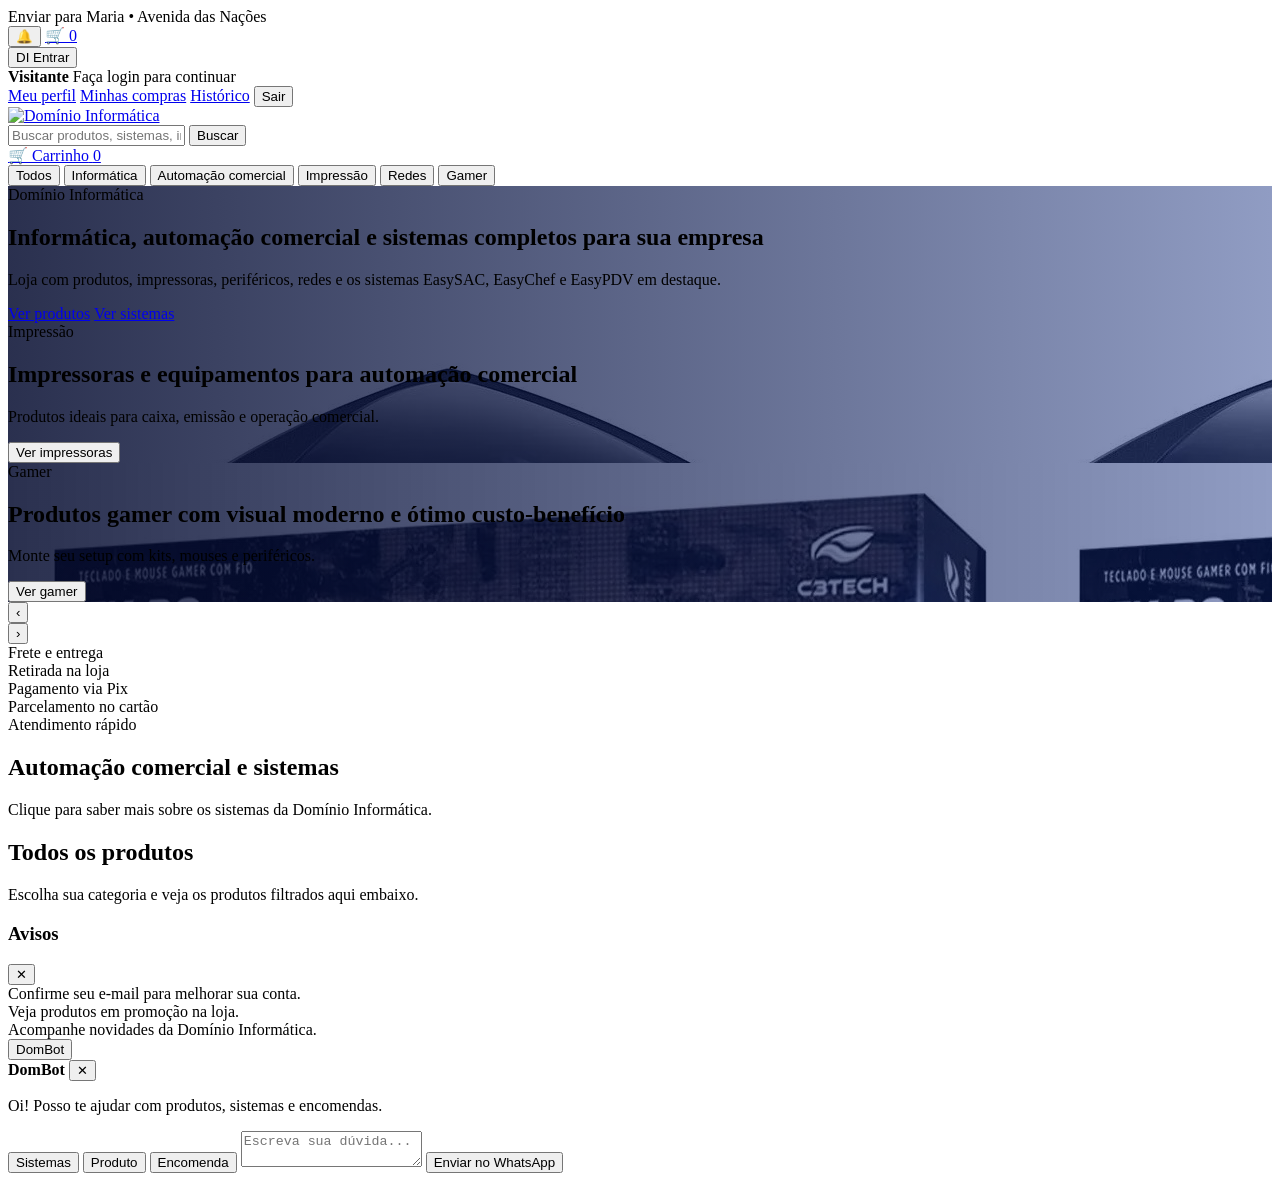
==== index.html @ 081081a1 "Update index.html" ====
<!DOCTYPE html>
<html lang="pt-BR">
<head>
  <meta charset="UTF-8" />
  <meta name="viewport" content="width=device-width, initial-scale=1.0" />
  <title>Domínio Informática | Loja</title>
  <meta name="description" content="Loja de informática, automação comercial, sistemas, impressoras, redes e gamer." />
  <link rel="stylesheet" href="estilo.css" />
</head>
<body>
  <header class="site-header">
    <div class="header-top">
      <div class="container header-top-content">
        <div class="ship-to" id="shipToText">Enviar para Maria • Avenida das Nações</div>

        <div class="header-top-right">
          <button class="notif-btn" type="button" id="openNotificationsBtn" aria-label="Notificações">
            🔔
          </button>

          <a href="checkout.html" class="cart-icon-link" aria-label="Carrinho">
            <span class="cart-icon">🛒</span>
            <span class="cart-count" id="cartCount">0</span>
          </a>

          <div class="account-menu" id="accountMenu">
            <button class="account-trigger" id="accountTrigger" type="button">
              <span class="account-avatar" id="accountAvatar">DI</span>
              <span class="account-name" id="accountName">Entrar</span>
            </button>

            <div class="account-dropdown" id="accountDropdown">
              <div class="account-dropdown-header">
                <strong id="dropdownUserName">Visitante</strong>
                <span id="dropdownUserEmail">Faça login para continuar</span>
              </div>

              <a href="login.html">Meu perfil</a>
              <a href="#" id="myOrdersLink">Minhas compras</a>
              <a href="#" id="myHistoryLink">Histórico</a>
              <button type="button" id="logoutBtn">Sair</button>
            </div>
          </div>
        </div>
      </div>
    </div>

    <div class="header-main">
      <div class="container header-main-content">
        <a href="index.html" class="logo-area">
          <img src="logo-dominio.png" alt="Domínio Informática" class="site-logo" />
        </a>

        <form class="search-form" id="searchForm">
          <input
            type="text"
            id="searchInput"
            placeholder="Buscar produtos, sistemas, impressoras, redes..."
          />
          <button type="submit">Buscar</button>
        </form>

        <a href="checkout.html" class="header-cart-desktop" aria-label="Carrinho">
          <span class="header-cart-icon">🛒</span>
          <span class="header-cart-text">Carrinho</span>
          <span class="cart-count" id="cartCountDesktop">0</span>
        </a>
      </div>
    </div>

    <nav class="main-nav">
      <div class="container nav-list">
        <button class="nav-chip active" data-category="todos" data-target="produtosSection">Todos</button>
        <button class="nav-chip" data-category="informática" data-target="produtosSection">Informática</button>
        <button class="nav-chip" data-category="automação comercial" data-target="sistemasSection">Automação comercial</button>
        <button class="nav-chip" data-category="impressão" data-target="produtosSection">Impressão</button>
        <button class="nav-chip" data-category="redes" data-target="produtosSection">Redes</button>
        <button class="nav-chip" data-category="gamer" data-target="produtosSection">Gamer</button>
      </div>
    </nav>
  </header>

  <main>
    <section class="hero-slider-section">
      <div class="container">
        <div class="hero-slider" id="heroSlider">
          <div class="hero-slide active" style="background-image: linear-gradient(90deg, rgba(5,12,48,.85), rgba(9,36,122,.45)), url('logo-dominio.png');">
            <div class="hero-slide-content">
              <span class="hero-badge">Domínio Informática</span>
              <h1>Informática, automação comercial e sistemas completos para sua empresa</h1>
              <p>
                Loja com produtos, impressoras, periféricos, redes e os sistemas EasySAC,
                EasyChef e EasyPDV em destaque.
              </p>
              <div class="hero-slide-actions">
                <a href="#produtosSection" class="btn-primary">Ver produtos</a>
                <a href="#sistemasSection" class="btn-secondary">Ver sistemas</a>
              </div>
            </div>
          </div>

          <div class="hero-slide" style="background-image: linear-gradient(90deg, rgba(5,12,48,.85), rgba(9,36,122,.45)), url('impressora-elgin-1.jpeg');">
            <div class="hero-slide-content">
              <span class="hero-badge">Impressão</span>
              <h1>Impressoras e equipamentos para automação comercial</h1>
              <p>Produtos ideais para caixa, emissão e operação comercial.</p>
              <div class="hero-slide-actions">
                <button class="btn-primary" type="button" onclick="window.DI.goToCategory('impressão', 'produtosSection')">Ver impressoras</button>
              </div>
            </div>
          </div>

          <div class="hero-slide" style="background-image: linear-gradient(90deg, rgba(5,12,48,.85), rgba(9,36,122,.45)), url('kit-c3tech-gamer-1.jpeg');">
            <div class="hero-slide-content">
              <span class="hero-badge">Gamer</span>
              <h1>Produtos gamer com visual moderno e ótimo custo-benefício</h1>
              <p>Monte seu setup com kits, mouses e periféricos.</p>
              <div class="hero-slide-actions">
                <button class="btn-primary" type="button" onclick="window.DI.goToCategory('gamer', 'produtosSection')">Ver gamer</button>
              </div>
            </div>
          </div>
        </div>

        <div class="slider-controls">
          <button type="button" id="prevSlideBtn">‹</button>
          <div class="slider-dots" id="sliderDots"></div>
          <button type="button" id="nextSlideBtn">›</button>
        </div>
      </div>
    </section>

    <section class="container quick-cards">
      <div class="quick-card">Frete e entrega</div>
      <div class="quick-card">Retirada na loja</div>
      <div class="quick-card">Pagamento via Pix</div>
      <div class="quick-card">Parcelamento no cartão</div>
      <div class="quick-card">Atendimento rápido</div>
    </section>

    <section class="container section" id="sistemasSection">
      <div class="section-head">
        <h2>Automação comercial e sistemas</h2>
        <p>Clique para saber mais sobre os sistemas da Domínio Informática.</p>
      </div>

      <div class="system-grid" id="systemGrid"></div>
    </section>

    <section class="container section" id="produtosSection">
      <div class="section-head">
        <h2 id="productsSectionTitle">Todos os produtos</h2>
        <p id="productsSectionSubtitle">Escolha sua categoria e veja os produtos filtrados aqui embaixo.</p>
      </div>

      <div class="product-grid" id="allProducts"></div>
    </section>
  </main>

  <aside class="notification-panel" id="notificationPanel">
    <div class="notification-header">
      <h3>Avisos</h3>
      <button type="button" id="closeNotificationsBtn">✕</button>
    </div>
    <div class="notification-body">
      <div class="notification-item">Confirme seu e-mail para melhorar sua conta.</div>
      <div class="notification-item">Veja produtos em promoção na loja.</div>
      <div class="notification-item">Acompanhe novidades da Domínio Informática.</div>
    </div>
  </aside>

  <button class="dombot-toggle" id="domBotToggle" type="button">DomBot</button>

  <div class="dombot-panel" id="domBotPanel">
    <div class="dombot-header">
      <strong>DomBot</strong>
      <button type="button" id="closeDomBot">✕</button>
    </div>
    <div class="dombot-body">
      <p>Oi! Posso te ajudar com produtos, sistemas e encomendas.</p>
      <button class="dombot-option" data-message="Olá! Quero saber mais sobre os sistemas da Domínio Informática.">Sistemas</button>
      <button class="dombot-option" data-message="Olá! Quero tirar uma dúvida sobre um produto.">Produto</button>
      <button class="dombot-option" data-message="Olá! Quero fazer uma encomenda.">Encomenda</button>
      <textarea id="domBotCustomMessage" placeholder="Escreva sua dúvida..."></textarea>
      <button class="btn-primary full" id="sendDomBotMessage" type="button">Enviar no WhatsApp</button>
    </div>
  </div>

  <script src="produtos.js"></script>
  <script src="app.js"></script>
</body>
</html>
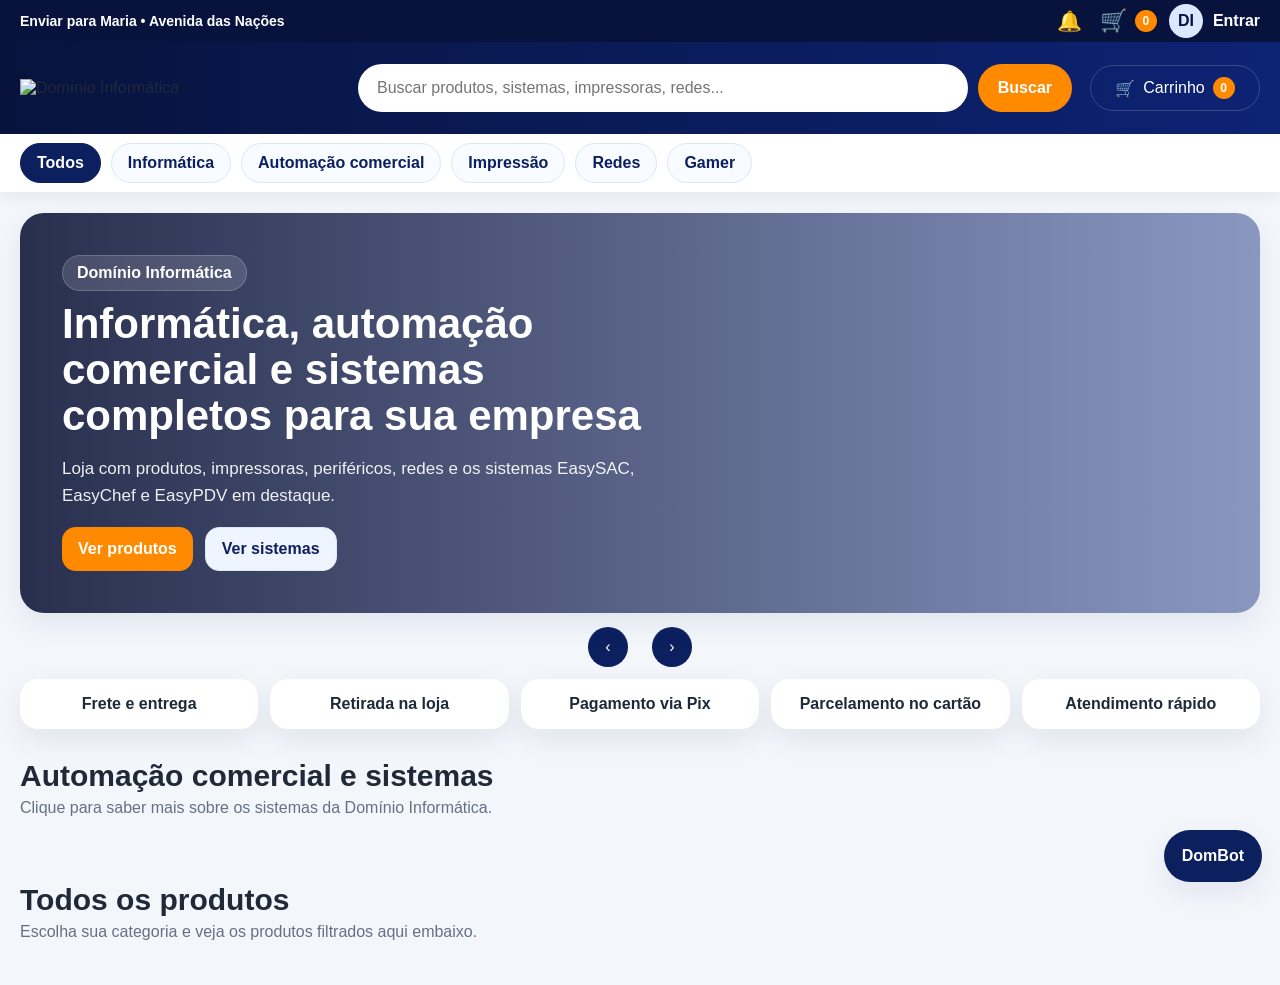
==== commit daa363e9: "Update index.html" ====
--- a/index.html
+++ b/index.html
@@ -5,7 +5,7 @@
   <meta name="viewport" content="width=device-width, initial-scale=1.0" />
   <title>Domínio Informática | Loja</title>
   <meta name="description" content="Loja de informática, automação comercial, sistemas, impressoras, redes e gamer." />
-  <link rel="stylesheet" href="estilo.css" />
+<link rel="stylesheet" href="style.css" />
 </head>
 <body>
   <header class="site-header">
--- a/style.css
+++ b/style.css
@@ -0,0 +1,1136 @@
+:root {
+  --bg: #f3f6fb;
+  --white: #ffffff;
+  --dark: #07133d;
+  --dark-2: #0c1f5f;
+  --blue: #1d4ed8;
+  --orange: #ff8a00;
+  --text: #1f2937;
+  --muted: #667085;
+  --border: #dfe7f3;
+  --shadow: 0 10px 30px rgba(9, 22, 60, 0.08);
+  --radius: 18px;
+  --container: 1240px;
+}
+
+* {
+  box-sizing: border-box;
+}
+
+html {
+  scroll-behavior: smooth;
+}
+
+body {
+  margin: 0;
+  font-family: Arial, Helvetica, sans-serif;
+  background: var(--bg);
+  color: var(--text);
+}
+
+img {
+  max-width: 100%;
+  display: block;
+}
+
+button,
+input,
+textarea,
+select {
+  font: inherit;
+}
+
+a {
+  text-decoration: none;
+  color: inherit;
+}
+
+.hidden {
+  display: none !important;
+}
+
+.container {
+  width: min(100% - 24px, var(--container));
+  margin: 0 auto;
+}
+
+.site-header {
+  position: sticky;
+  top: 0;
+  z-index: 50;
+  box-shadow: 0 2px 14px rgba(0, 0, 0, 0.08);
+}
+
+.header-top {
+  background: var(--dark);
+  color: var(--white);
+}
+
+.header-top-content {
+  min-height: 42px;
+  display: flex;
+  align-items: center;
+  justify-content: space-between;
+  gap: 12px;
+}
+
+.ship-to {
+  font-size: 14px;
+  font-weight: 700;
+}
+
+.header-top-right {
+  display: flex;
+  align-items: center;
+  gap: 12px;
+}
+
+.notif-btn,
+.cart-icon-link,
+.account-trigger {
+  border: 0;
+  background: transparent;
+  color: var(--white);
+  cursor: pointer;
+}
+
+.notif-btn {
+  font-size: 20px;
+}
+
+.cart-icon-link {
+  display: inline-flex;
+  align-items: center;
+  gap: 8px;
+  position: relative;
+}
+
+.cart-icon {
+  font-size: 22px;
+}
+
+.cart-count {
+  min-width: 22px;
+  height: 22px;
+  border-radius: 999px;
+  background: var(--orange);
+  color: var(--white);
+  display: inline-grid;
+  place-items: center;
+  font-size: 12px;
+  font-weight: 700;
+  padding: 0 6px;
+}
+
+.account-menu {
+  position: relative;
+}
+
+.account-trigger {
+  display: flex;
+  align-items: center;
+  gap: 10px;
+  padding: 4px 0;
+}
+
+.account-avatar {
+  width: 34px;
+  height: 34px;
+  border-radius: 999px;
+  background: #dbe7ff;
+  color: var(--dark);
+  display: grid;
+  place-items: center;
+  font-weight: 700;
+}
+
+.account-name {
+  font-weight: 700;
+}
+
+.account-dropdown {
+  position: absolute;
+  right: 0;
+  top: calc(100% + 10px);
+  width: 260px;
+  background: var(--white);
+  border-radius: 16px;
+  box-shadow: var(--shadow);
+  padding: 12px;
+  display: none;
+  z-index: 70;
+}
+
+.account-menu:hover .account-dropdown,
+.account-menu.open .account-dropdown {
+  display: block;
+}
+
+.account-dropdown-header {
+  padding: 8px 8px 12px;
+  border-bottom: 1px solid var(--border);
+  margin-bottom: 8px;
+}
+
+.account-dropdown-header strong {
+  display: block;
+  font-size: 18px;
+}
+
+.account-dropdown-header span {
+  display: block;
+  color: var(--muted);
+  font-size: 13px;
+}
+
+.account-dropdown a,
+.account-dropdown button {
+  width: 100%;
+  text-align: left;
+  background: transparent;
+  border: 0;
+  padding: 12px 8px;
+  border-radius: 10px;
+  cursor: pointer;
+}
+
+.account-dropdown a:hover,
+.account-dropdown button:hover {
+  background: #f3f7ff;
+}
+
+.header-main {
+  background: linear-gradient(90deg, #07133d, #0d2374);
+}
+
+.header-main-content {
+  min-height: 92px;
+  display: grid;
+  grid-template-columns: 320px 1fr 170px;
+  gap: 18px;
+  align-items: center;
+}
+
+.logo-area {
+  display: flex;
+  align-items: center;
+}
+
+.site-logo {
+  max-height: 64px;
+  width: auto;
+}
+
+.search-form {
+  display: flex;
+  gap: 10px;
+}
+
+.search-form input {
+  flex: 1;
+  height: 48px;
+  border: 1px solid transparent;
+  border-radius: 999px;
+  padding: 0 18px;
+  outline: none;
+}
+
+.search-form button {
+  height: 48px;
+  border: 0;
+  border-radius: 999px;
+  padding: 0 20px;
+  background: var(--orange);
+  color: var(--white);
+  font-weight: 700;
+  cursor: pointer;
+}
+
+.header-cart-desktop {
+  display: inline-flex;
+  align-items: center;
+  justify-content: center;
+  gap: 8px;
+  color: var(--white);
+  border: 1px solid rgba(255,255,255,.18);
+  border-radius: 999px;
+  min-height: 46px;
+  padding: 0 16px;
+}
+
+.main-nav {
+  background: var(--white);
+  border-bottom: 1px solid #ebf0f8;
+}
+
+.nav-list {
+  min-height: 58px;
+  display: flex;
+  align-items: center;
+  gap: 10px;
+  overflow-x: auto;
+}
+
+.nav-chip {
+  border: 1px solid var(--border);
+  background: #f8fbff;
+  color: var(--dark-2);
+  border-radius: 999px;
+  min-height: 40px;
+  padding: 0 16px;
+  cursor: pointer;
+  font-weight: 700;
+  white-space: nowrap;
+}
+
+.nav-chip.active {
+  background: var(--dark-2);
+  color: var(--white);
+  border-color: var(--dark-2);
+}
+
+.hero-slider-section {
+  padding: 20px 0 12px;
+}
+
+.hero-slider {
+  position: relative;
+  min-height: 400px;
+  border-radius: 24px;
+  overflow: hidden;
+  box-shadow: var(--shadow);
+}
+
+.hero-slide {
+  position: absolute;
+  inset: 0;
+  padding: 42px;
+  background-size: cover;
+  background-position: center;
+  display: none;
+  color: var(--white);
+}
+
+.hero-slide.active {
+  display: flex;
+  align-items: center;
+}
+
+.hero-slide-content {
+  max-width: 620px;
+}
+
+.hero-badge {
+  display: inline-flex;
+  background: rgba(255,255,255,.14);
+  border: 1px solid rgba(255,255,255,.18);
+  color: var(--white);
+  padding: 8px 14px;
+  border-radius: 999px;
+  font-weight: 700;
+  margin-bottom: 10px;
+}
+
+.hero-slide h1 {
+  margin: 0 0 14px;
+  font-size: 42px;
+  line-height: 1.1;
+}
+
+.hero-slide p {
+  font-size: 17px;
+  line-height: 1.55;
+  color: rgba(255,255,255,.92);
+}
+
+.hero-slide-actions {
+  display: flex;
+  gap: 12px;
+  margin-top: 18px;
+  flex-wrap: wrap;
+}
+
+.slider-controls {
+  display: flex;
+  justify-content: center;
+  align-items: center;
+  gap: 12px;
+  margin-top: 14px;
+}
+
+.slider-controls button {
+  width: 40px;
+  height: 40px;
+  border-radius: 999px;
+  border: 0;
+  background: var(--dark-2);
+  color: var(--white);
+  cursor: pointer;
+}
+
+.slider-dots {
+  display: flex;
+  gap: 8px;
+}
+
+.slider-dot {
+  width: 10px;
+  height: 10px;
+  border-radius: 999px;
+  background: #c5d4ee;
+  cursor: pointer;
+}
+
+.slider-dot.active {
+  background: var(--orange);
+}
+
+.quick-cards {
+  display: grid;
+  grid-template-columns: repeat(5, 1fr);
+  gap: 12px;
+  margin-bottom: 8px;
+}
+
+.quick-card {
+  background: var(--white);
+  border-radius: 18px;
+  box-shadow: var(--shadow);
+  padding: 16px;
+  font-weight: 700;
+  text-align: center;
+}
+
+.section {
+  padding: 22px 0 28px;
+}
+
+.section-head {
+  margin-bottom: 16px;
+}
+
+.section-head h2 {
+  margin: 0 0 6px;
+  font-size: 30px;
+}
+
+.section-head p {
+  margin: 0;
+  color: var(--muted);
+}
+
+.system-grid {
+  display: grid;
+  grid-template-columns: repeat(3, 1fr);
+  gap: 16px;
+}
+
+.system-card {
+  background: var(--white);
+  border-radius: 18px;
+  box-shadow: var(--shadow);
+  overflow: hidden;
+  display: flex;
+  flex-direction: column;
+}
+
+.system-card-media {
+  min-height: 220px;
+  background: #eef4ff;
+  display: flex;
+  align-items: center;
+  justify-content: center;
+  padding: 16px;
+}
+
+.system-card-media img {
+  max-height: 190px;
+  object-fit: contain;
+}
+
+.system-card-body {
+  padding: 16px;
+}
+
+.system-card-body h3 {
+  margin: 0 0 8px;
+}
+
+.system-card-body p {
+  margin: 0 0 14px;
+  color: var(--muted);
+  line-height: 1.55;
+}
+
+.product-grid {
+  display: grid;
+  grid-template-columns: repeat(5, 1fr);
+  gap: 14px;
+}
+
+.product-card {
+  background: var(--white);
+  border-radius: 18px;
+  box-shadow: var(--shadow);
+  overflow: hidden;
+  display: flex;
+  flex-direction: column;
+}
+
+.product-image-wrap {
+  min-height: 190px;
+  background: #f8fbff;
+  display: flex;
+  align-items: center;
+  justify-content: center;
+  padding: 14px;
+}
+
+.product-image {
+  width: 100%;
+  height: 160px;
+  object-fit: contain;
+}
+
+.product-body {
+  padding: 14px;
+  display: flex;
+  flex-direction: column;
+  gap: 8px;
+}
+
+.product-code {
+  font-size: 12px;
+  color: var(--muted);
+}
+
+.product-title {
+  font-size: 15px;
+  font-weight: 700;
+  line-height: 1.35;
+  min-height: 42px;
+}
+
+.product-category {
+  color: var(--dark-2);
+  font-size: 12px;
+  font-weight: 700;
+  text-transform: capitalize;
+}
+
+.price-row {
+  display: flex;
+  align-items: baseline;
+  gap: 8px;
+  flex-wrap: wrap;
+}
+
+.product-price {
+  font-size: 24px;
+  color: var(--dark-2);
+  font-weight: 900;
+}
+
+.product-old-price {
+  color: var(--muted);
+  text-decoration: line-through;
+  font-size: 13px;
+}
+
+.stock {
+  color: #16914a;
+  font-size: 12px;
+  font-weight: 700;
+}
+
+.product-actions {
+  display: grid;
+  gap: 8px;
+}
+
+.btn-primary,
+.btn-secondary,
+.small-btn {
+  border: 0;
+  cursor: pointer;
+  font-weight: 700;
+  border-radius: 14px;
+  min-height: 44px;
+  padding: 0 16px;
+  display: inline-flex;
+  align-items: center;
+  justify-content: center;
+}
+
+.btn-primary,
+.small-btn.primary {
+  background: var(--orange);
+  color: var(--white);
+}
+
+.btn-secondary,
+.small-btn.secondary {
+  background: #eff5ff;
+  color: var(--dark-2);
+  border: 1px solid var(--border);
+}
+
+.full {
+  width: 100%;
+}
+
+.product-page-layout {
+  display: grid;
+  grid-template-columns: 1fr 420px;
+  gap: 20px;
+}
+
+.product-left {
+  background: var(--white);
+  border-radius: 22px;
+  box-shadow: var(--shadow);
+  padding: 22px;
+}
+
+.product-left-top {
+  display: grid;
+  grid-template-columns: 90px 1fr;
+  gap: 16px;
+}
+
+.product-thumbs {
+  display: grid;
+  gap: 10px;
+}
+
+.product-thumb {
+  border: 1px solid var(--border);
+  border-radius: 12px;
+  padding: 6px;
+  background: var(--white);
+  cursor: pointer;
+}
+
+.product-thumb img {
+  width: 100%;
+  height: 70px;
+  object-fit: contain;
+}
+
+.product-main-image-box {
+  background: #f8fbff;
+  border-radius: 20px;
+  padding: 18px;
+  min-height: 480px;
+  display: flex;
+  align-items: center;
+  justify-content: center;
+  overflow: hidden;
+}
+
+.product-main-image-box img {
+  width: 100%;
+  max-height: 440px;
+  object-fit: contain;
+  transition: transform .2s ease;
+}
+
+.product-main-image-box.zooming img {
+  transform: scale(1.45);
+}
+
+.product-details-sections {
+  margin-top: 20px;
+  display: grid;
+  gap: 16px;
+}
+
+.product-info-box {
+  background: #fbfdff;
+  border: 1px solid var(--border);
+  border-radius: 18px;
+  padding: 18px;
+}
+
+.product-info-box h3 {
+  margin: 0 0 12px;
+}
+
+.product-info-box p,
+.product-info-box li {
+  line-height: 1.65;
+  color: #445066;
+}
+
+.product-specs-grid {
+  display: grid;
+  grid-template-columns: repeat(2, 1fr);
+  gap: 12px;
+}
+
+.spec-item {
+  background: #f6f9ff;
+  border-radius: 12px;
+  padding: 14px;
+  border: 1px solid var(--border);
+}
+
+.spec-item strong {
+  display: block;
+  margin-bottom: 4px;
+}
+
+.product-right {
+  background: var(--white);
+  border-radius: 22px;
+  box-shadow: var(--shadow);
+  padding: 22px;
+  height: fit-content;
+  position: sticky;
+  top: 120px;
+}
+
+.product-right h1 {
+  margin: 0 0 10px;
+  font-size: 34px;
+  line-height: 1.15;
+}
+
+.product-meta {
+  color: var(--muted);
+  display: flex;
+  flex-wrap: wrap;
+  gap: 12px;
+  margin-bottom: 12px;
+}
+
+.quantity-box {
+  display: flex;
+  align-items: center;
+  gap: 10px;
+  margin: 16px 0;
+}
+
+.qty-btn {
+  width: 38px;
+  height: 38px;
+  border-radius: 12px;
+  border: 1px solid var(--border);
+  background: #fff;
+  cursor: pointer;
+}
+
+.qty-value {
+  min-width: 44px;
+  text-align: center;
+  font-weight: 700;
+}
+
+.product-side-actions {
+  display: grid;
+  gap: 10px;
+  margin-top: 16px;
+}
+
+.related-products {
+  margin-top: 22px;
+  display: grid;
+  gap: 10px;
+}
+
+.related-card {
+  display: grid;
+  grid-template-columns: 72px 1fr;
+  gap: 10px;
+  background: #fbfdff;
+  border-radius: 14px;
+  border: 1px solid var(--border);
+  padding: 10px;
+}
+
+.related-card img {
+  width: 72px;
+  height: 72px;
+  object-fit: contain;
+  background: #fff;
+  border-radius: 10px;
+}
+
+.notification-panel {
+  position: fixed;
+  top: 64px;
+  right: 16px;
+  width: 320px;
+  background: var(--white);
+  border-radius: 18px;
+  box-shadow: var(--shadow);
+  z-index: 80;
+  display: none;
+}
+
+.notification-panel.open {
+  display: block;
+}
+
+.notification-header {
+  padding: 14px 16px;
+  border-bottom: 1px solid var(--border);
+  display: flex;
+  justify-content: space-between;
+  align-items: center;
+}
+
+.notification-header button {
+  border: 0;
+  background: transparent;
+  cursor: pointer;
+  font-size: 18px;
+}
+
+.notification-body {
+  padding: 14px;
+  display: grid;
+  gap: 10px;
+}
+
+.notification-item {
+  background: #f8fbff;
+  border-radius: 12px;
+  padding: 12px;
+  border: 1px solid var(--border);
+}
+
+.dombot-toggle {
+  position: fixed;
+  right: 18px;
+  bottom: 18px;
+  z-index: 70;
+  min-height: 52px;
+  border: 0;
+  border-radius: 999px;
+  padding: 0 18px;
+  background: var(--dark-2);
+  color: var(--white);
+  font-weight: 800;
+  cursor: pointer;
+  box-shadow: var(--shadow);
+}
+
+.dombot-panel {
+  position: fixed;
+  right: 18px;
+  bottom: 82px;
+  width: 340px;
+  background: var(--white);
+  border-radius: 20px;
+  box-shadow: var(--shadow);
+  overflow: hidden;
+  display: none;
+  z-index: 70;
+}
+
+.dombot-panel.open {
+  display: block;
+}
+
+.dombot-header {
+  background: var(--dark-2);
+  color: var(--white);
+  padding: 14px 16px;
+  display: flex;
+  justify-content: space-between;
+}
+
+.dombot-header button {
+  border: 0;
+  background: transparent;
+  color: var(--white);
+  cursor: pointer;
+}
+
+.dombot-body {
+  padding: 16px;
+  display: grid;
+  gap: 10px;
+}
+
+.dombot-option {
+  min-height: 42px;
+  border-radius: 12px;
+  border: 1px solid var(--border);
+  background: #f8fbff;
+  text-align: left;
+  padding: 0 12px;
+  cursor: pointer;
+}
+
+.dombot-body textarea {
+  width: 100%;
+  min-height: 90px;
+  border-radius: 12px;
+  border: 1px solid var(--border);
+  padding: 12px;
+  resize: vertical;
+}
+
+.login-page-body {
+  background: linear-gradient(135deg, #07133d, #0d2374);
+  min-height: 100vh;
+  display: grid;
+  place-items: center;
+}
+
+.login-page {
+  width: min(100% - 24px, 720px);
+}
+
+.login-card {
+  background: var(--white);
+  border-radius: 22px;
+  box-shadow: var(--shadow);
+  padding: 26px;
+}
+
+.login-logo {
+  max-height: 72px;
+  margin: 0 auto 16px;
+}
+
+.back-link {
+  color: var(--dark-2);
+  font-weight: 700;
+}
+
+.login-card h1 {
+  margin: 0 0 6px;
+}
+
+.login-card p {
+  color: var(--muted);
+}
+
+.login-form {
+  display: grid;
+  gap: 12px;
+  margin-top: 18px;
+}
+
+.form-grid-two {
+  display: grid;
+  grid-template-columns: repeat(2, 1fr);
+  gap: 12px;
+}
+
+.login-form input,
+.checkout-box input,
+.checkout-box textarea,
+.checkout-box select {
+  width: 100%;
+  min-height: 48px;
+  border: 1px solid var(--border);
+  border-radius: 14px;
+  padding: 12px 14px;
+  outline: none;
+}
+
+.checkout-box textarea {
+  min-height: 120px;
+  resize: vertical;
+}
+
+.checkout-layout {
+  display: grid;
+  grid-template-columns: 1.2fr .8fr;
+  gap: 20px;
+}
+
+.checkout-main {
+  display: grid;
+  gap: 16px;
+}
+
+.checkout-box,
+.checkout-summary-card {
+  background: var(--white);
+  border-radius: 20px;
+  box-shadow: var(--shadow);
+  padding: 20px;
+}
+
+.checkout-options {
+  display: grid;
+  grid-template-columns: repeat(2, 1fr);
+  gap: 12px;
+}
+
+.checkout-option {
+  border: 1px solid var(--border);
+  border-radius: 16px;
+  padding: 14px;
+  background: #fbfdff;
+  display: grid;
+  gap: 6px;
+  cursor: pointer;
+}
+
+.checkout-option.selected {
+  border-color: var(--dark-2);
+  box-shadow: 0 0 0 2px rgba(13,35,116,.08);
+}
+
+.checkout-option input {
+  display: none;
+}
+
+.checkout-payment-box {
+  margin-top: 14px;
+  background: #fbfdff;
+  border-radius: 18px;
+  border: 1px solid var(--border);
+  padding: 16px;
+}
+
+.pix-layout {
+  display: grid;
+  grid-template-columns: 240px 1fr;
+  gap: 18px;
+  align-items: center;
+}
+
+.pix-image-box {
+  background: #fff;
+  border-radius: 18px;
+  border: 1px solid var(--border);
+  padding: 10px;
+}
+
+.pix-copy-box {
+  display: flex;
+  gap: 10px;
+  margin-bottom: 10px;
+}
+
+.checkout-summary-total {
+  margin-top: 16px;
+  display: grid;
+  gap: 10px;
+}
+
+.checkout-summary-total div {
+  display: flex;
+  justify-content: space-between;
+}
+
+.checkout-item {
+  display: grid;
+  grid-template-columns: 58px 1fr;
+  gap: 10px;
+  padding: 10px 0;
+  border-bottom: 1px solid #eef3fa;
+}
+
+.checkout-item img {
+  width: 58px;
+  height: 58px;
+  object-fit: contain;
+  background: #fff;
+  border-radius: 10px;
+  border: 1px solid var(--border);
+}
+
+@media (max-width: 1100px) {
+  .product-grid {
+    grid-template-columns: repeat(4, 1fr);
+  }
+
+  .system-grid,
+  .product-page-layout,
+  .checkout-layout,
+  .pix-layout,
+  .quick-cards {
+    grid-template-columns: 1fr;
+  }
+
+  .product-right {
+    position: static;
+  }
+}
+
+@media (max-width: 860px) {
+  .header-main-content {
+    grid-template-columns: 1fr;
+    padding: 14px 0;
+  }
+
+  .header-cart-desktop {
+    justify-self: start;
+  }
+
+  .product-grid,
+  .system-grid,
+  .checkout-options,
+  .form-grid-two {
+    grid-template-columns: 1fr;
+  }
+
+  .product-left-top {
+    grid-template-columns: 1fr;
+  }
+
+  .product-thumbs {
+    grid-template-columns: repeat(4, 1fr);
+  }
+
+  .hero-slide h1 {
+    font-size: 30px;
+  }
+}
+
+@media (max-width: 560px) {
+  .container {
+    width: min(100% - 16px, var(--container));
+  }
+
+  .header-top-content {
+    flex-direction: column;
+    justify-content: center;
+    padding: 10px 0;
+  }
+
+  .search-form {
+    flex-direction: column;
+  }
+
+  .search-form button,
+  .search-form input {
+    width: 100%;
+  }
+
+  .product-grid {
+    grid-template-columns: repeat(2, 1fr);
+    gap: 10px;
+  }
+
+  .hero-slide {
+    padding: 24px;
+    min-height: 340px;
+  }
+
+  .hero-slide h1 {
+    font-size: 26px;
+  }
+
+  .site-logo {
+    max-height: 54px;
+  }
+
+  .dombot-panel {
+    width: calc(100% - 16px);
+    right: 8px;
+  }
+
+  .notification-panel {
+    width: calc(100% - 16px);
+    right: 8px;
+  }
+}
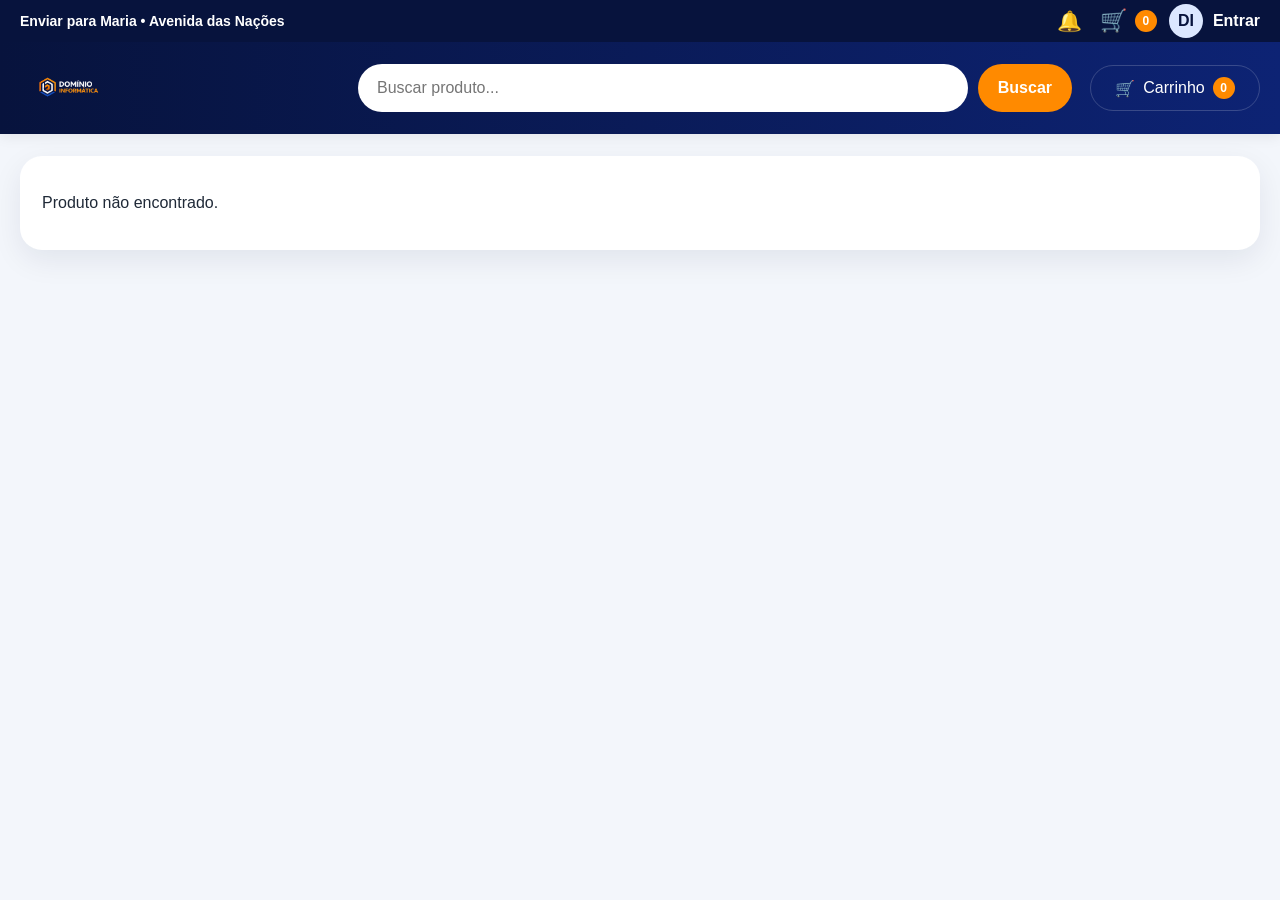
==== commit b51d619c: "Update index.html" ====
--- a/index.html
+++ b/index.html
@@ -3,9 +3,8 @@
 <head>
   <meta charset="UTF-8" />
   <meta name="viewport" content="width=device-width, initial-scale=1.0" />
-  <title>Domínio Informática | Loja</title>
-  <meta name="description" content="Loja de informática, automação comercial, sistemas, impressoras, redes e gamer." />
-<link rel="stylesheet" href="style.css" />
+  <title>Produto | Domínio Informática</title>
+  <link rel="stylesheet" href="style.css" />
 </head>
 <body>
   <header class="site-header">
@@ -14,11 +13,9 @@
         <div class="ship-to" id="shipToText">Enviar para Maria • Avenida das Nações</div>
 
         <div class="header-top-right">
-          <button class="notif-btn" type="button" id="openNotificationsBtn" aria-label="Notificações">
-            🔔
-          </button>
+          <button class="notif-btn" type="button" id="openNotificationsBtn">🔔</button>
 
-          <a href="checkout.html" class="cart-icon-link" aria-label="Carrinho">
+          <a href="checkout.html" class="cart-icon-link">
             <span class="cart-icon">🛒</span>
             <span class="cart-count" id="cartCount">0</span>
           </a>
@@ -34,10 +31,9 @@
                 <strong id="dropdownUserName">Visitante</strong>
                 <span id="dropdownUserEmail">Faça login para continuar</span>
               </div>
-
               <a href="login.html">Meu perfil</a>
-              <a href="#" id="myOrdersLink">Minhas compras</a>
-              <a href="#" id="myHistoryLink">Histórico</a>
+              <a href="#">Minhas compras</a>
+              <a href="#">Histórico</a>
               <button type="button" id="logoutBtn">Sair</button>
             </div>
           </div>
@@ -48,113 +44,25 @@
     <div class="header-main">
       <div class="container header-main-content">
         <a href="index.html" class="logo-area">
-          <img src="logo-dominio.png" alt="Domínio Informática" class="site-logo" />
+          <img src="logo-dominio.png.png" alt="Domínio Informática" class="site-logo" />
         </a>
 
         <form class="search-form" id="searchForm">
-          <input
-            type="text"
-            id="searchInput"
-            placeholder="Buscar produtos, sistemas, impressoras, redes..."
-          />
+          <input type="text" id="searchInput" placeholder="Buscar produto..." />
           <button type="submit">Buscar</button>
         </form>
 
-        <a href="checkout.html" class="header-cart-desktop" aria-label="Carrinho">
+        <a href="checkout.html" class="header-cart-desktop">
           <span class="header-cart-icon">🛒</span>
           <span class="header-cart-text">Carrinho</span>
           <span class="cart-count" id="cartCountDesktop">0</span>
         </a>
       </div>
     </div>
-
-    <nav class="main-nav">
-      <div class="container nav-list">
-        <button class="nav-chip active" data-category="todos" data-target="produtosSection">Todos</button>
-        <button class="nav-chip" data-category="informática" data-target="produtosSection">Informática</button>
-        <button class="nav-chip" data-category="automação comercial" data-target="sistemasSection">Automação comercial</button>
-        <button class="nav-chip" data-category="impressão" data-target="produtosSection">Impressão</button>
-        <button class="nav-chip" data-category="redes" data-target="produtosSection">Redes</button>
-        <button class="nav-chip" data-category="gamer" data-target="produtosSection">Gamer</button>
-      </div>
-    </nav>
   </header>
 
-  <main>
-    <section class="hero-slider-section">
-      <div class="container">
-        <div class="hero-slider" id="heroSlider">
-          <div class="hero-slide active" style="background-image: linear-gradient(90deg, rgba(5,12,48,.85), rgba(9,36,122,.45)), url('logo-dominio.png');">
-            <div class="hero-slide-content">
-              <span class="hero-badge">Domínio Informática</span>
-              <h1>Informática, automação comercial e sistemas completos para sua empresa</h1>
-              <p>
-                Loja com produtos, impressoras, periféricos, redes e os sistemas EasySAC,
-                EasyChef e EasyPDV em destaque.
-              </p>
-              <div class="hero-slide-actions">
-                <a href="#produtosSection" class="btn-primary">Ver produtos</a>
-                <a href="#sistemasSection" class="btn-secondary">Ver sistemas</a>
-              </div>
-            </div>
-          </div>
-
-          <div class="hero-slide" style="background-image: linear-gradient(90deg, rgba(5,12,48,.85), rgba(9,36,122,.45)), url('impressora-elgin-1.jpeg');">
-            <div class="hero-slide-content">
-              <span class="hero-badge">Impressão</span>
-              <h1>Impressoras e equipamentos para automação comercial</h1>
-              <p>Produtos ideais para caixa, emissão e operação comercial.</p>
-              <div class="hero-slide-actions">
-                <button class="btn-primary" type="button" onclick="window.DI.goToCategory('impressão', 'produtosSection')">Ver impressoras</button>
-              </div>
-            </div>
-          </div>
-
-          <div class="hero-slide" style="background-image: linear-gradient(90deg, rgba(5,12,48,.85), rgba(9,36,122,.45)), url('kit-c3tech-gamer-1.jpeg');">
-            <div class="hero-slide-content">
-              <span class="hero-badge">Gamer</span>
-              <h1>Produtos gamer com visual moderno e ótimo custo-benefício</h1>
-              <p>Monte seu setup com kits, mouses e periféricos.</p>
-              <div class="hero-slide-actions">
-                <button class="btn-primary" type="button" onclick="window.DI.goToCategory('gamer', 'produtosSection')">Ver gamer</button>
-              </div>
-            </div>
-          </div>
-        </div>
-
-        <div class="slider-controls">
-          <button type="button" id="prevSlideBtn">‹</button>
-          <div class="slider-dots" id="sliderDots"></div>
-          <button type="button" id="nextSlideBtn">›</button>
-        </div>
-      </div>
-    </section>
-
-    <section class="container quick-cards">
-      <div class="quick-card">Frete e entrega</div>
-      <div class="quick-card">Retirada na loja</div>
-      <div class="quick-card">Pagamento via Pix</div>
-      <div class="quick-card">Parcelamento no cartão</div>
-      <div class="quick-card">Atendimento rápido</div>
-    </section>
-
-    <section class="container section" id="sistemasSection">
-      <div class="section-head">
-        <h2>Automação comercial e sistemas</h2>
-        <p>Clique para saber mais sobre os sistemas da Domínio Informática.</p>
-      </div>
-
-      <div class="system-grid" id="systemGrid"></div>
-    </section>
-
-    <section class="container section" id="produtosSection">
-      <div class="section-head">
-        <h2 id="productsSectionTitle">Todos os produtos</h2>
-        <p id="productsSectionSubtitle">Escolha sua categoria e veja os produtos filtrados aqui embaixo.</p>
-      </div>
-
-      <div class="product-grid" id="allProducts"></div>
-    </section>
+  <main class="container section">
+    <div id="productPage"></div>
   </main>
 
   <aside class="notification-panel" id="notificationPanel">
@@ -164,29 +72,11 @@
     </div>
     <div class="notification-body">
       <div class="notification-item">Confirme seu e-mail para melhorar sua conta.</div>
-      <div class="notification-item">Veja produtos em promoção na loja.</div>
-      <div class="notification-item">Acompanhe novidades da Domínio Informática.</div>
+      <div class="notification-item">Veja novidades da Domínio Informática.</div>
     </div>
   </aside>
 
-  <button class="dombot-toggle" id="domBotToggle" type="button">DomBot</button>
-
-  <div class="dombot-panel" id="domBotPanel">
-    <div class="dombot-header">
-      <strong>DomBot</strong>
-      <button type="button" id="closeDomBot">✕</button>
-    </div>
-    <div class="dombot-body">
-      <p>Oi! Posso te ajudar com produtos, sistemas e encomendas.</p>
-      <button class="dombot-option" data-message="Olá! Quero saber mais sobre os sistemas da Domínio Informática.">Sistemas</button>
-      <button class="dombot-option" data-message="Olá! Quero tirar uma dúvida sobre um produto.">Produto</button>
-      <button class="dombot-option" data-message="Olá! Quero fazer uma encomenda.">Encomenda</button>
-      <textarea id="domBotCustomMessage" placeholder="Escreva sua dúvida..."></textarea>
-      <button class="btn-primary full" id="sendDomBotMessage" type="button">Enviar no WhatsApp</button>
-    </div>
-  </div>
-
-  <script src="produtos.js"></script>
+  <script src="products.js"></script>
   <script src="app.js"></script>
 </body>
 </html>
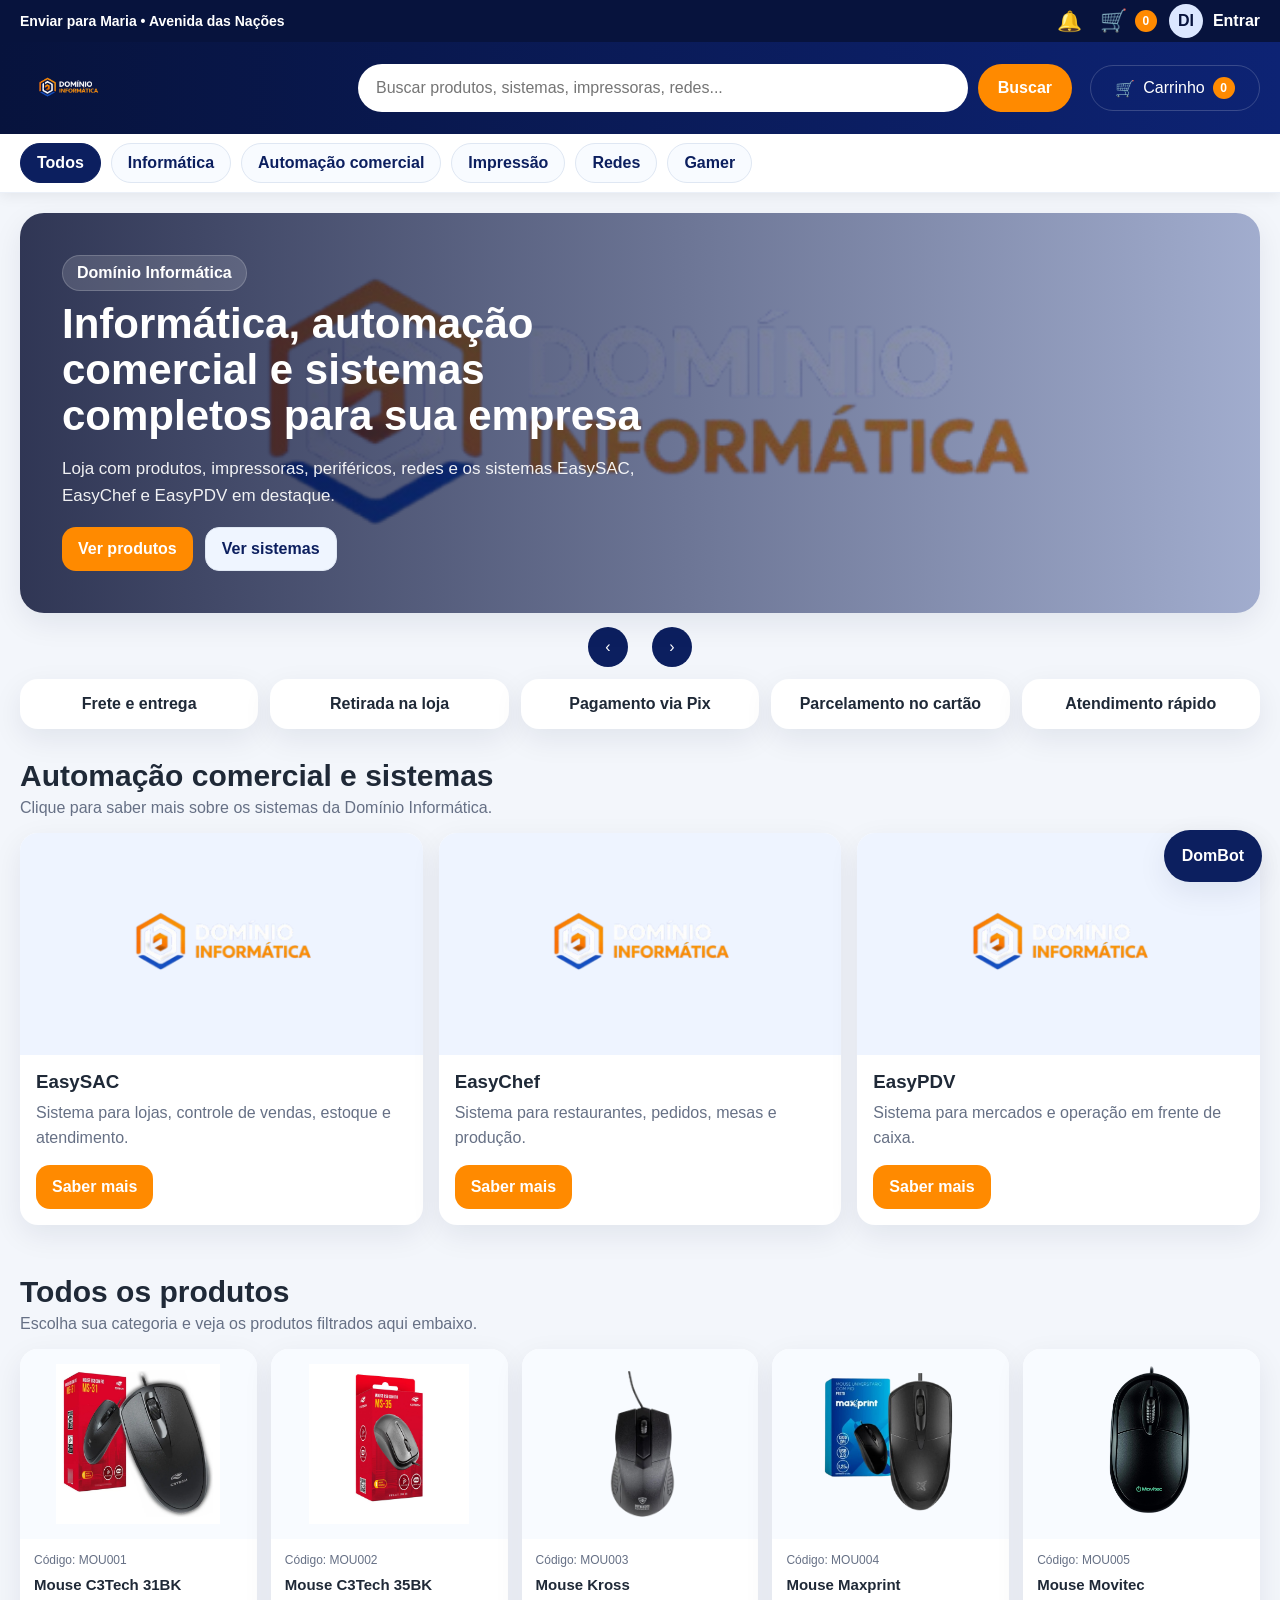
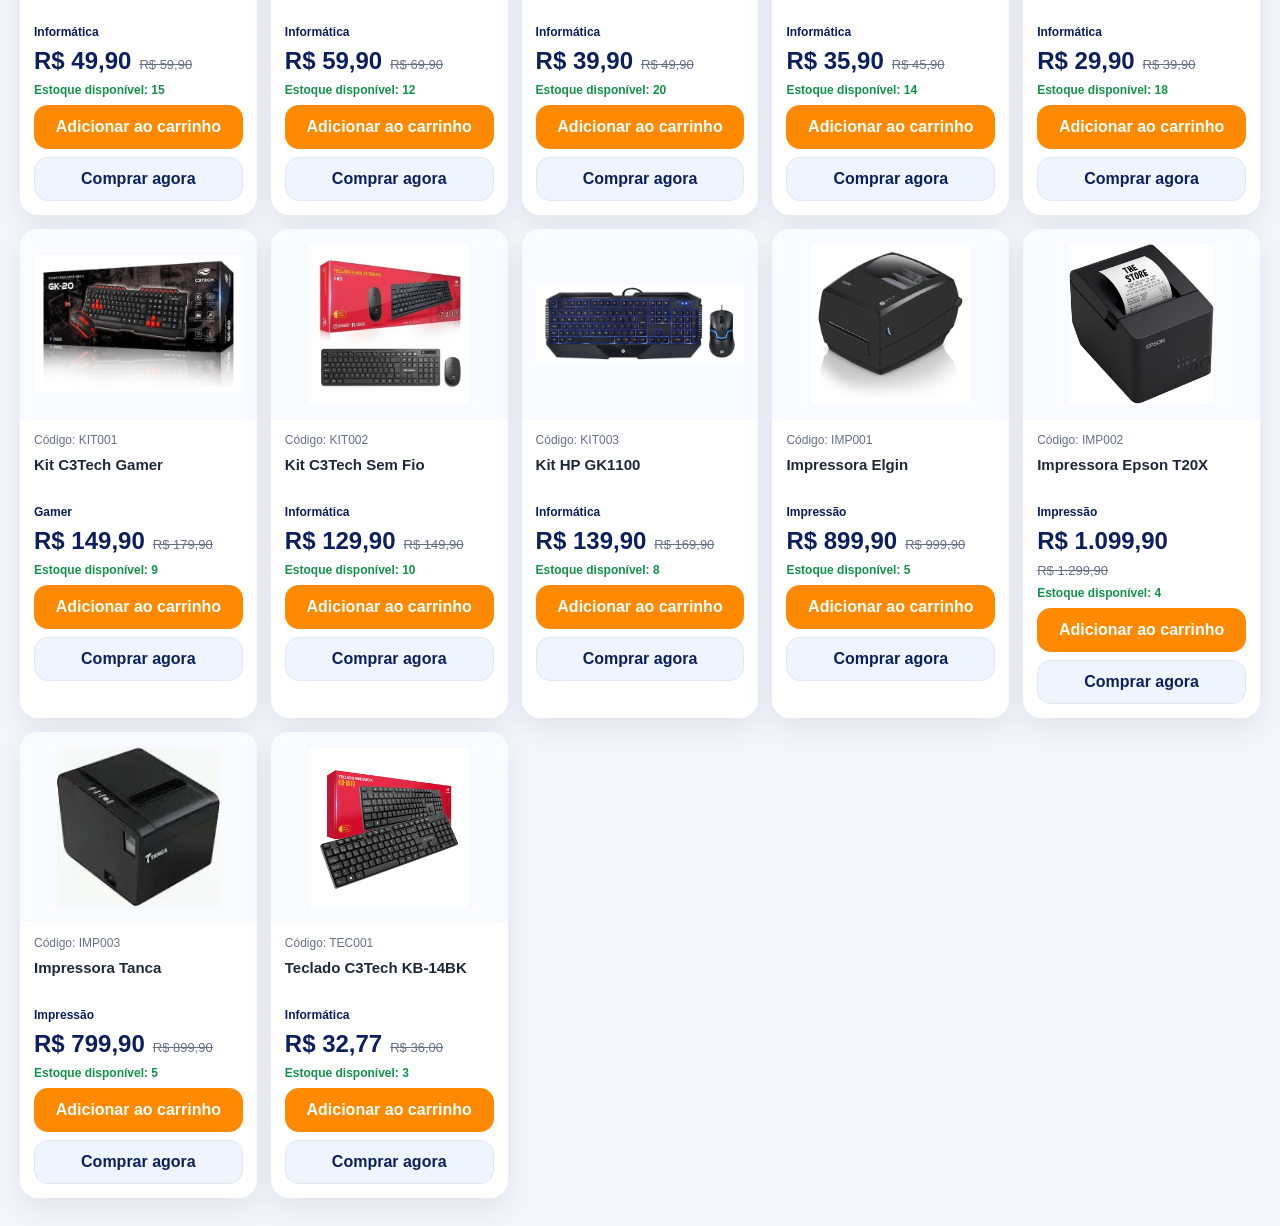
==== commit e60b8ae1: "Update index.html" ====
--- a/index.html
+++ b/index.html
@@ -3,7 +3,8 @@
 <head>
   <meta charset="UTF-8" />
   <meta name="viewport" content="width=device-width, initial-scale=1.0" />
-  <title>Produto | Domínio Informática</title>
+  <title>Domínio Informática | Loja</title>
+  <meta name="description" content="Informática, automação comercial, impressoras, redes e gamer." />
   <link rel="stylesheet" href="style.css" />
 </head>
 <body>
@@ -13,9 +14,9 @@
         <div class="ship-to" id="shipToText">Enviar para Maria • Avenida das Nações</div>
 
         <div class="header-top-right">
-          <button class="notif-btn" type="button" id="openNotificationsBtn">🔔</button>
+          <button class="notif-btn" type="button" id="openNotificationsBtn" aria-label="Notificações">🔔</button>
 
-          <a href="checkout.html" class="cart-icon-link">
+          <a href="checkout.html" class="cart-icon-link" aria-label="Carrinho">
             <span class="cart-icon">🛒</span>
             <span class="cart-count" id="cartCount">0</span>
           </a>
@@ -31,6 +32,7 @@
                 <strong id="dropdownUserName">Visitante</strong>
                 <span id="dropdownUserEmail">Faça login para continuar</span>
               </div>
+
               <a href="login.html">Meu perfil</a>
               <a href="#">Minhas compras</a>
               <a href="#">Histórico</a>
@@ -43,26 +45,106 @@
 
     <div class="header-main">
       <div class="container header-main-content">
-        <a href="index.html" class="logo-area">
+        <a href="index.html" class="logo-area" aria-label="Domínio Informática">
           <img src="logo-dominio.png.png" alt="Domínio Informática" class="site-logo" />
         </a>
 
         <form class="search-form" id="searchForm">
-          <input type="text" id="searchInput" placeholder="Buscar produto..." />
+          <input
+            type="text"
+            id="searchInput"
+            placeholder="Buscar produtos, sistemas, impressoras, redes..."
+          />
           <button type="submit">Buscar</button>
         </form>
 
-        <a href="checkout.html" class="header-cart-desktop">
+        <a href="checkout.html" class="header-cart-desktop" aria-label="Carrinho">
           <span class="header-cart-icon">🛒</span>
           <span class="header-cart-text">Carrinho</span>
           <span class="cart-count" id="cartCountDesktop">0</span>
         </a>
       </div>
     </div>
+
+    <nav class="main-nav">
+      <div class="container nav-list">
+        <button class="nav-chip active" data-category="todos">Todos</button>
+        <button class="nav-chip" data-category="informática">Informática</button>
+        <button class="nav-chip" data-category="automação comercial">Automação comercial</button>
+        <button class="nav-chip" data-category="impressão">Impressão</button>
+        <button class="nav-chip" data-category="redes">Redes</button>
+        <button class="nav-chip" data-category="gamer">Gamer</button>
+      </div>
+    </nav>
   </header>
 
-  <main class="container section">
-    <div id="productPage"></div>
+  <main>
+    <section class="hero-slider-section">
+      <div class="container">
+        <div class="hero-slider" id="heroSlider">
+          <div class="hero-slide active">
+            <div class="hero-slide-bg" style="background-image:linear-gradient(90deg, rgba(5,12,48,.82), rgba(9,36,122,.35)), url('logo-dominio.png.png');"></div>
+            <div class="hero-slide-content">
+              <span class="hero-badge">Domínio Informática</span>
+              <h1>Informática, automação comercial e sistemas completos para sua empresa</h1>
+              <p>Loja com produtos, impressoras, periféricos, redes e os sistemas EasySAC, EasyChef e EasyPDV em destaque.</p>
+              <div class="hero-slide-actions">
+                <a href="#productsSection" class="btn-primary">Ver produtos</a>
+                <a href="#systemsSection" class="btn-secondary">Ver sistemas</a>
+              </div>
+            </div>
+          </div>
+
+          <div class="hero-slide">
+            <div class="hero-slide-bg" style="background-image:linear-gradient(90deg, rgba(5,12,48,.82), rgba(9,36,122,.35)), url('impressora-elgin-1.jpeg');"></div>
+            <div class="hero-slide-content">
+              <span class="hero-badge">Impressão</span>
+              <h1>Impressoras e equipamentos para automação comercial</h1>
+              <p>Produtos ideais para caixa, emissão e operação comercial.</p>
+            </div>
+          </div>
+
+          <div class="hero-slide">
+            <div class="hero-slide-bg" style="background-image:linear-gradient(90deg, rgba(5,12,48,.82), rgba(9,36,122,.35)), url('kit-c3tech-gamer-1.jpeg');"></div>
+            <div class="hero-slide-content">
+              <span class="hero-badge">Gamer</span>
+              <h1>Produtos gamer com visual moderno e ótimo custo-benefício</h1>
+              <p>Monte seu setup com kits, mouses e periféricos.</p>
+            </div>
+          </div>
+        </div>
+
+        <div class="slider-controls">
+          <button type="button" id="prevSlideBtn">‹</button>
+          <div class="slider-dots" id="sliderDots"></div>
+          <button type="button" id="nextSlideBtn">›</button>
+        </div>
+      </div>
+    </section>
+
+    <section class="container quick-cards">
+      <div class="quick-card">Frete e entrega</div>
+      <div class="quick-card">Retirada na loja</div>
+      <div class="quick-card">Pagamento via Pix</div>
+      <div class="quick-card">Parcelamento no cartão</div>
+      <div class="quick-card">Atendimento rápido</div>
+    </section>
+
+    <section class="container section" id="systemsSection">
+      <div class="section-head">
+        <h2>Automação comercial e sistemas</h2>
+        <p>Clique para saber mais sobre os sistemas da Domínio Informática.</p>
+      </div>
+      <div class="system-grid" id="systemGrid"></div>
+    </section>
+
+    <section class="container section" id="productsSection">
+      <div class="section-head">
+        <h2 id="productsSectionTitle">Todos os produtos</h2>
+        <p id="productsSectionSubtitle">Escolha sua categoria e veja os produtos filtrados aqui embaixo.</p>
+      </div>
+      <div class="product-grid" id="allProducts"></div>
+    </section>
   </main>
 
   <aside class="notification-panel" id="notificationPanel">
@@ -72,9 +154,27 @@
     </div>
     <div class="notification-body">
       <div class="notification-item">Confirme seu e-mail para melhorar sua conta.</div>
-      <div class="notification-item">Veja novidades da Domínio Informática.</div>
+      <div class="notification-item">Veja produtos em promoção na loja.</div>
+      <div class="notification-item">Acompanhe novidades da Domínio Informática.</div>
     </div>
   </aside>
+
+  <button class="dombot-toggle" id="domBotToggle" type="button">DomBot</button>
+
+  <div class="dombot-panel" id="domBotPanel">
+    <div class="dombot-header">
+      <strong>DomBot</strong>
+      <button type="button" id="closeDomBot">✕</button>
+    </div>
+    <div class="dombot-body">
+      <p>Oi! Posso te ajudar com produtos, sistemas e encomendas.</p>
+      <button class="dombot-option" data-message="Olá! Quero saber mais sobre os sistemas da Domínio Informática.">Sistemas</button>
+      <button class="dombot-option" data-message="Olá! Quero tirar uma dúvida sobre um produto.">Produto</button>
+      <button class="dombot-option" data-message="Olá! Quero fazer uma encomenda.">Encomenda</button>
+      <textarea id="domBotCustomMessage" placeholder="Escreva sua dúvida..."></textarea>
+      <button class="btn-primary full" id="sendDomBotMessage" type="button">Enviar no WhatsApp</button>
+    </div>
+  </div>
 
   <script src="products.js"></script>
   <script src="app.js"></script>
--- a/style.css
+++ b/style.css
@@ -3,23 +3,16 @@
   --white: #ffffff;
   --dark: #07133d;
   --dark-2: #0c1f5f;
-  --blue: #1d4ed8;
   --orange: #ff8a00;
   --text: #1f2937;
   --muted: #667085;
   --border: #dfe7f3;
   --shadow: 0 10px 30px rgba(9, 22, 60, 0.08);
-  --radius: 18px;
   --container: 1240px;
 }
 
-* {
-  box-sizing: border-box;
-}
-
-html {
-  scroll-behavior: smooth;
-}
+* { box-sizing: border-box; }
+html { scroll-behavior: smooth; }
 
 body {
   margin: 0;
@@ -28,26 +21,10 @@
   color: var(--text);
 }
 
-img {
-  max-width: 100%;
-  display: block;
-}
-
-button,
-input,
-textarea,
-select {
-  font: inherit;
-}
-
-a {
-  text-decoration: none;
-  color: inherit;
-}
-
-.hidden {
-  display: none !important;
-}
+img { max-width: 100%; display: block; }
+button, input, textarea, select { font: inherit; }
+a { text-decoration: none; color: inherit; }
+.hidden { display: none !important; }
 
 .container {
   width: min(100% - 24px, var(--container));
@@ -58,7 +35,7 @@
   position: sticky;
   top: 0;
   z-index: 50;
-  box-shadow: 0 2px 14px rgba(0, 0, 0, 0.08);
+  box-shadow: 0 2px 14px rgba(0,0,0,.08);
 }
 
 .header-top {
@@ -74,10 +51,7 @@
   gap: 12px;
 }
 
-.ship-to {
-  font-size: 14px;
-  font-weight: 700;
-}
+.ship-to { font-size: 14px; font-weight: 700; }
 
 .header-top-right {
   display: flex;
@@ -94,20 +68,15 @@
   cursor: pointer;
 }
 
-.notif-btn {
-  font-size: 20px;
-}
+.notif-btn { font-size: 20px; }
 
 .cart-icon-link {
   display: inline-flex;
   align-items: center;
   gap: 8px;
-  position: relative;
-}
-
-.cart-icon {
-  font-size: 22px;
-}
+}
+
+.cart-icon { font-size: 22px; }
 
 .cart-count {
   min-width: 22px;
@@ -122,9 +91,7 @@
   padding: 0 6px;
 }
 
-.account-menu {
-  position: relative;
-}
+.account-menu { position: relative; }
 
 .account-trigger {
   display: flex;
@@ -144,9 +111,7 @@
   font-weight: 700;
 }
 
-.account-name {
-  font-weight: 700;
-}
+.account-name { font-weight: 700; }
 
 .account-dropdown {
   position: absolute;
@@ -161,10 +126,7 @@
   z-index: 70;
 }
 
-.account-menu:hover .account-dropdown,
-.account-menu.open .account-dropdown {
-  display: block;
-}
+.account-menu:hover .account-dropdown { display: block; }
 
 .account-dropdown-header {
   padding: 8px 8px 12px;
@@ -229,7 +191,7 @@
 .search-form input {
   flex: 1;
   height: 48px;
-  border: 1px solid transparent;
+  border: 0;
   border-radius: 999px;
   padding: 0 18px;
   outline: none;
@@ -305,18 +267,26 @@
   position: absolute;
   inset: 0;
   padding: 42px;
+  display: none;
+  color: var(--white);
+  overflow: hidden;
+}
+
+.hero-slide.active {
+  display: flex;
+  align-items: center;
+}
+
+.hero-slide-bg {
+  position: absolute;
+  inset: 0;
   background-size: cover;
   background-position: center;
-  display: none;
-  color: var(--white);
-}
-
-.hero-slide.active {
-  display: flex;
-  align-items: center;
 }
 
 .hero-slide-content {
+  position: relative;
+  z-index: 2;
   max-width: 620px;
 }
 
@@ -379,6 +349,7 @@
   border-radius: 999px;
   background: #c5d4ee;
   cursor: pointer;
+  border: 0;
 }
 
 .slider-dot.active {
@@ -585,10 +556,17 @@
   gap: 20px;
 }
 
-.product-left {
+.product-left,
+.product-right,
+.login-card,
+.checkout-box,
+.checkout-summary-card {
   background: var(--white);
   border-radius: 22px;
   box-shadow: var(--shadow);
+}
+
+.product-left {
   padding: 22px;
 }
 
@@ -681,9 +659,6 @@
 }
 
 .product-right {
-  background: var(--white);
-  border-radius: 22px;
-  box-shadow: var(--shadow);
   padding: 22px;
   height: fit-content;
   position: sticky;
@@ -885,9 +860,6 @@
 }
 
 .login-card {
-  background: var(--white);
-  border-radius: 22px;
-  box-shadow: var(--shadow);
   padding: 26px;
 }
 
@@ -951,9 +923,6 @@
 
 .checkout-box,
 .checkout-summary-card {
-  background: var(--white);
-  border-radius: 20px;
-  box-shadow: var(--shadow);
   padding: 20px;
 }
 
@@ -1039,98 +1008,29 @@
 }
 
 @media (max-width: 1100px) {
-  .product-grid {
-    grid-template-columns: repeat(4, 1fr);
-  }
-
-  .system-grid,
-  .product-page-layout,
-  .checkout-layout,
-  .pix-layout,
-  .quick-cards {
-    grid-template-columns: 1fr;
-  }
-
-  .product-right {
-    position: static;
-  }
+  .product-grid { grid-template-columns: repeat(4, 1fr); }
+  .system-grid, .product-page-layout, .checkout-layout, .pix-layout, .quick-cards { grid-template-columns: 1fr; }
+  .product-right { position: static; }
 }
 
 @media (max-width: 860px) {
-  .header-main-content {
-    grid-template-columns: 1fr;
-    padding: 14px 0;
-  }
-
-  .header-cart-desktop {
-    justify-self: start;
-  }
-
-  .product-grid,
-  .system-grid,
-  .checkout-options,
-  .form-grid-two {
-    grid-template-columns: 1fr;
-  }
-
-  .product-left-top {
-    grid-template-columns: 1fr;
-  }
-
-  .product-thumbs {
-    grid-template-columns: repeat(4, 1fr);
-  }
-
-  .hero-slide h1 {
-    font-size: 30px;
-  }
+  .header-main-content { grid-template-columns: 1fr; padding: 14px 0; }
+  .header-cart-desktop { justify-self: start; }
+  .product-grid, .system-grid, .checkout-options, .form-grid-two { grid-template-columns: 1fr; }
+  .product-left-top { grid-template-columns: 1fr; }
+  .product-thumbs { grid-template-columns: repeat(4, 1fr); }
+  .hero-slide h1 { font-size: 30px; }
 }
 
 @media (max-width: 560px) {
-  .container {
-    width: min(100% - 16px, var(--container));
-  }
-
-  .header-top-content {
-    flex-direction: column;
-    justify-content: center;
-    padding: 10px 0;
-  }
-
-  .search-form {
-    flex-direction: column;
-  }
-
-  .search-form button,
-  .search-form input {
-    width: 100%;
-  }
-
-  .product-grid {
-    grid-template-columns: repeat(2, 1fr);
-    gap: 10px;
-  }
-
-  .hero-slide {
-    padding: 24px;
-    min-height: 340px;
-  }
-
-  .hero-slide h1 {
-    font-size: 26px;
-  }
-
-  .site-logo {
-    max-height: 54px;
-  }
-
-  .dombot-panel {
-    width: calc(100% - 16px);
-    right: 8px;
-  }
-
-  .notification-panel {
-    width: calc(100% - 16px);
-    right: 8px;
-  }
-}
+  .container { width: min(100% - 16px, var(--container)); }
+  .header-top-content { flex-direction: column; justify-content: center; padding: 10px 0; }
+  .search-form { flex-direction: column; }
+  .search-form button, .search-form input { width: 100%; }
+  .product-grid { grid-template-columns: repeat(2, 1fr); gap: 10px; }
+  .hero-slide { padding: 24px; min-height: 340px; }
+  .hero-slide h1 { font-size: 26px; }
+  .site-logo { max-height: 54px; }
+  .dombot-panel { width: calc(100% - 16px); right: 8px; }
+  .notification-panel { width: calc(100% - 16px); right: 8px; }
+}
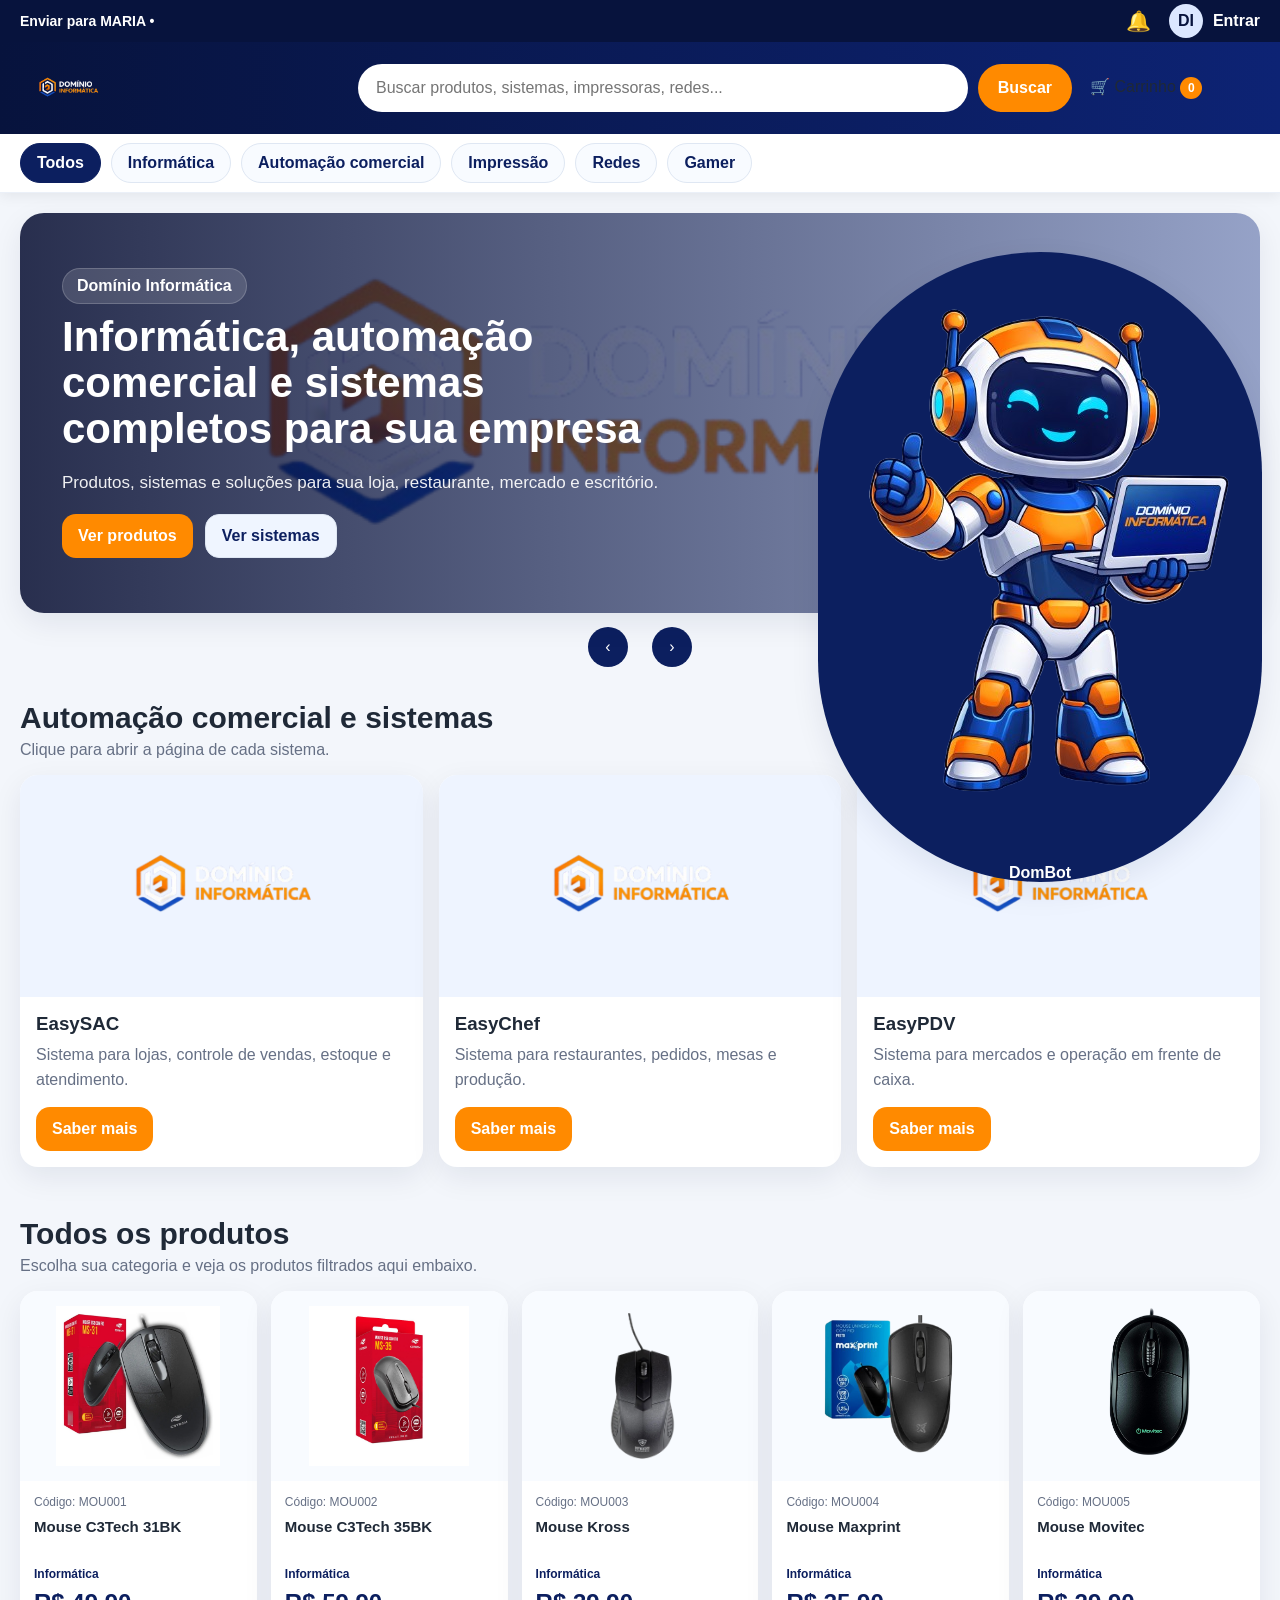
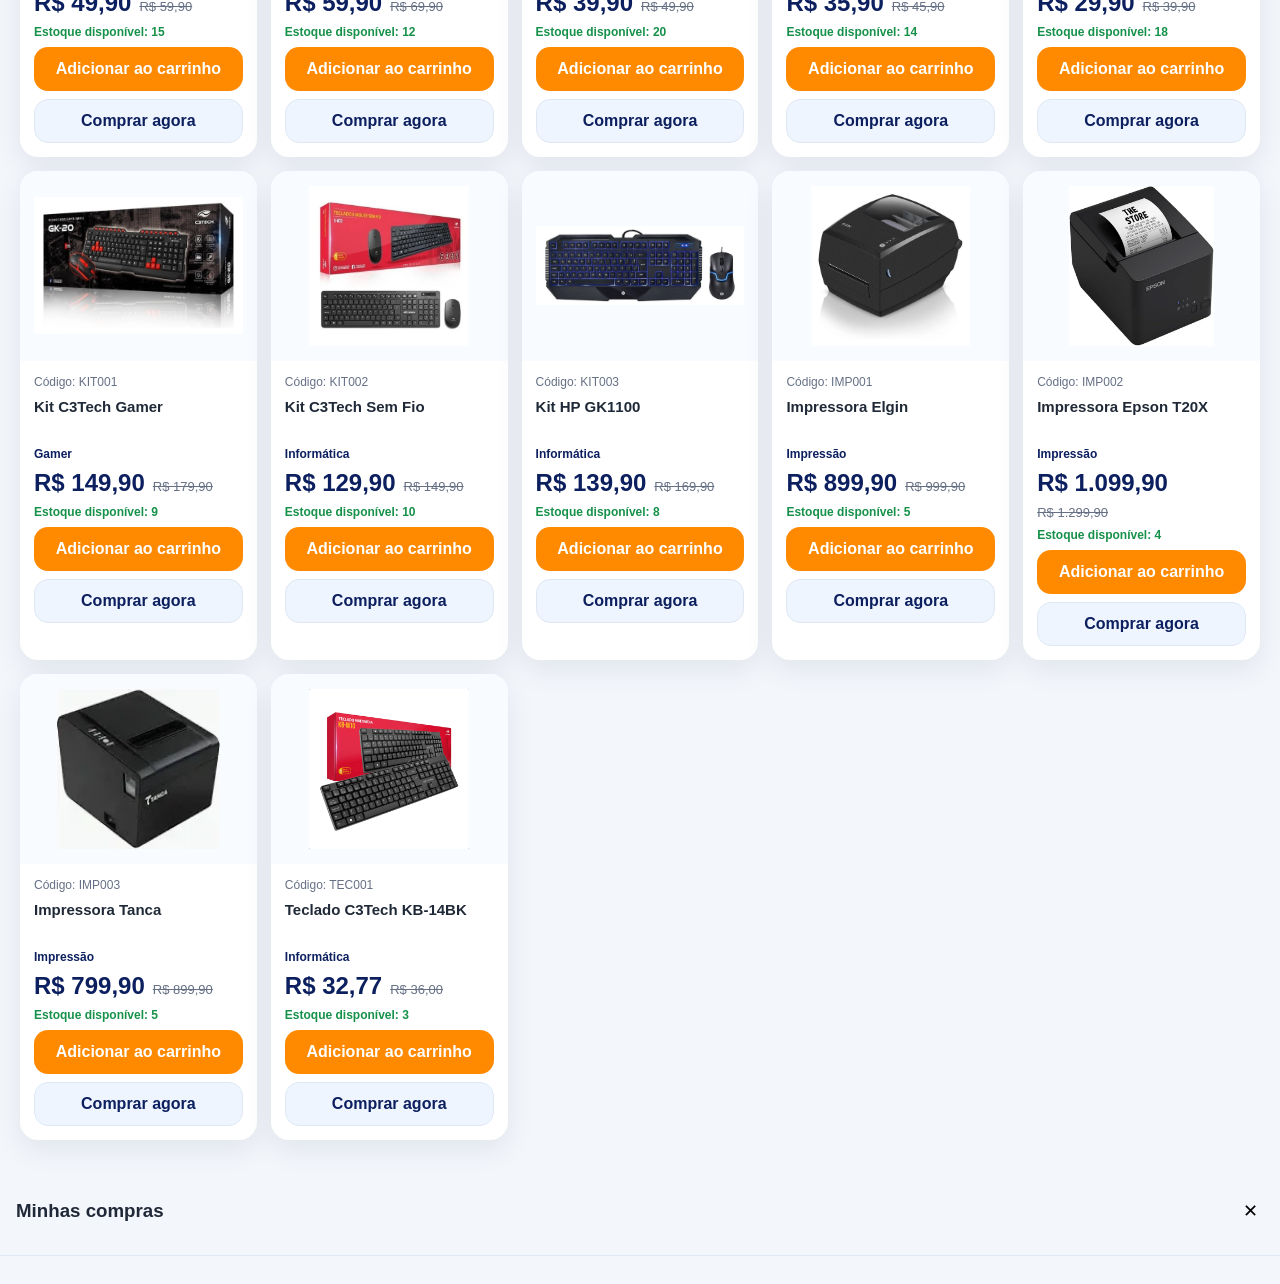
==== commit 51febaba: "Update index.html" ====
--- a/index.html
+++ b/index.html
@@ -11,17 +11,12 @@
   <header class="site-header">
     <div class="header-top">
       <div class="container header-top-content">
-        <div class="ship-to" id="shipToText">Enviar para Maria • Avenida das Nações</div>
+        <div class="ship-to" id="shipToText">Enviar para MARIA •</div>
 
         <div class="header-top-right">
           <button class="notif-btn" type="button" id="openNotificationsBtn" aria-label="Notificações">🔔</button>
 
-          <a href="checkout.html" class="cart-icon-link" aria-label="Carrinho">
-            <span class="cart-icon">🛒</span>
-            <span class="cart-count" id="cartCount">0</span>
-          </a>
-
-          <div class="account-menu" id="accountMenu">
+          <div class="account-menu">
             <button class="account-trigger" id="accountTrigger" type="button">
               <span class="account-avatar" id="accountAvatar">DI</span>
               <span class="account-name" id="accountName">Entrar</span>
@@ -33,9 +28,8 @@
                 <span id="dropdownUserEmail">Faça login para continuar</span>
               </div>
 
-              <a href="login.html">Meu perfil</a>
-              <a href="#">Minhas compras</a>
-              <a href="#">Histórico</a>
+              <a href="login.html" id="profileLink">Meu perfil</a>
+              <button type="button" id="myOrdersBtn">Compras</button>
               <button type="button" id="logoutBtn">Sair</button>
             </div>
           </div>
@@ -51,17 +45,18 @@
 
         <form class="search-form" id="searchForm">
           <input
-            type="text"
+            type="search"
             id="searchInput"
             placeholder="Buscar produtos, sistemas, impressoras, redes..."
+            autocomplete="off"
           />
           <button type="submit">Buscar</button>
         </form>
 
-        <a href="checkout.html" class="header-cart-desktop" aria-label="Carrinho">
+        <a href="checkout.html" class="header-cart" aria-label="Carrinho">
           <span class="header-cart-icon">🛒</span>
           <span class="header-cart-text">Carrinho</span>
-          <span class="cart-count" id="cartCountDesktop">0</span>
+          <span class="cart-count" id="cartCount">0</span>
         </a>
       </div>
     </div>
@@ -83,33 +78,39 @@
       <div class="container">
         <div class="hero-slider" id="heroSlider">
           <div class="hero-slide active">
-            <div class="hero-slide-bg" style="background-image:linear-gradient(90deg, rgba(5,12,48,.82), rgba(9,36,122,.35)), url('logo-dominio.png.png');"></div>
+            <div class="hero-slide-bg" style="background-image: linear-gradient(90deg, rgba(5,12,48,.85), rgba(9,36,122,.40)), url('logo-dominio.png.png');"></div>
             <div class="hero-slide-content">
               <span class="hero-badge">Domínio Informática</span>
               <h1>Informática, automação comercial e sistemas completos para sua empresa</h1>
-              <p>Loja com produtos, impressoras, periféricos, redes e os sistemas EasySAC, EasyChef e EasyPDV em destaque.</p>
+              <p>Produtos, sistemas e soluções para sua loja, restaurante, mercado e escritório.</p>
               <div class="hero-slide-actions">
-                <a href="#productsSection" class="btn-primary">Ver produtos</a>
-                <a href="#systemsSection" class="btn-secondary">Ver sistemas</a>
+                <button type="button" class="btn-primary" onclick="window.DI.scrollToSection('productsSection')">Ver produtos</button>
+                <button type="button" class="btn-secondary" onclick="window.DI.scrollToSection('systemsSection')">Ver sistemas</button>
               </div>
             </div>
           </div>
 
           <div class="hero-slide">
-            <div class="hero-slide-bg" style="background-image:linear-gradient(90deg, rgba(5,12,48,.82), rgba(9,36,122,.35)), url('impressora-elgin-1.jpeg');"></div>
+            <div class="hero-slide-bg" style="background-image: linear-gradient(90deg, rgba(5,12,48,.85), rgba(9,36,122,.40)), url('impressora-elgin-1.jpeg');"></div>
             <div class="hero-slide-content">
               <span class="hero-badge">Impressão</span>
               <h1>Impressoras e equipamentos para automação comercial</h1>
               <p>Produtos ideais para caixa, emissão e operação comercial.</p>
+              <div class="hero-slide-actions">
+                <button type="button" class="btn-primary" onclick="window.DI.applyCategoryFilter('impressão')">Ver impressoras</button>
+              </div>
             </div>
           </div>
 
           <div class="hero-slide">
-            <div class="hero-slide-bg" style="background-image:linear-gradient(90deg, rgba(5,12,48,.82), rgba(9,36,122,.35)), url('kit-c3tech-gamer-1.jpeg');"></div>
+            <div class="hero-slide-bg" style="background-image: linear-gradient(90deg, rgba(5,12,48,.85), rgba(9,36,122,.40)), url('kit-c3tech-gamer-1.jpeg');"></div>
             <div class="hero-slide-content">
               <span class="hero-badge">Gamer</span>
               <h1>Produtos gamer com visual moderno e ótimo custo-benefício</h1>
               <p>Monte seu setup com kits, mouses e periféricos.</p>
+              <div class="hero-slide-actions">
+                <button type="button" class="btn-primary" onclick="window.DI.applyCategoryFilter('gamer')">Ver gamer</button>
+              </div>
             </div>
           </div>
         </div>
@@ -122,18 +123,10 @@
       </div>
     </section>
 
-    <section class="container quick-cards">
-      <div class="quick-card">Frete e entrega</div>
-      <div class="quick-card">Retirada na loja</div>
-      <div class="quick-card">Pagamento via Pix</div>
-      <div class="quick-card">Parcelamento no cartão</div>
-      <div class="quick-card">Atendimento rápido</div>
-    </section>
-
     <section class="container section" id="systemsSection">
       <div class="section-head">
         <h2>Automação comercial e sistemas</h2>
-        <p>Clique para saber mais sobre os sistemas da Domínio Informática.</p>
+        <p>Clique para abrir a página de cada sistema.</p>
       </div>
       <div class="system-grid" id="systemGrid"></div>
     </section>
@@ -141,7 +134,7 @@
     <section class="container section" id="productsSection">
       <div class="section-head">
         <h2 id="productsSectionTitle">Todos os produtos</h2>
-        <p id="productsSectionSubtitle">Escolha sua categoria e veja os produtos filtrados aqui embaixo.</p>
+        <p id="productsSectionSubtitle">Mostrando todos os itens cadastrados.</p>
       </div>
       <div class="product-grid" id="allProducts"></div>
     </section>
@@ -153,19 +146,34 @@
       <button type="button" id="closeNotificationsBtn">✕</button>
     </div>
     <div class="notification-body">
-      <div class="notification-item">Confirme seu e-mail para melhorar sua conta.</div>
-      <div class="notification-item">Veja produtos em promoção na loja.</div>
-      <div class="notification-item">Acompanhe novidades da Domínio Informática.</div>
+      <div class="notification-item">Confirme seu e-mail para deixar sua conta mais segura.</div>
+      <div class="notification-item">Acompanhe novidades e promoções da Domínio Informática.</div>
+      <div class="notification-item">Veja suas compras pelo menu da conta.</div>
     </div>
   </aside>
 
-  <button class="dombot-toggle" id="domBotToggle" type="button">DomBot</button>
+  <aside class="orders-panel" id="ordersPanel">
+    <div class="notification-header">
+      <h3>Minhas compras</h3>
+      <button type="button" id="closeOrdersBtn">✕</button>
+    </div>
+    <div class="notification-body" id="ordersContent"></div>
+  </aside>
+
+  <button class="dombot-toggle" id="domBotToggle" type="button">
+    <img src="dombot.png" alt="DomBot" />
+    <span>DomBot</span>
+  </button>
 
   <div class="dombot-panel" id="domBotPanel">
     <div class="dombot-header">
-      <strong>DomBot</strong>
+      <div class="dombot-header-left">
+        <img src="dombot.png" alt="DomBot" class="dombot-avatar" />
+        <strong>DomBot</strong>
+      </div>
       <button type="button" id="closeDomBot">✕</button>
     </div>
+
     <div class="dombot-body">
       <p>Oi! Posso te ajudar com produtos, sistemas e encomendas.</p>
       <button class="dombot-option" data-message="Olá! Quero saber mais sobre os sistemas da Domínio Informática.">Sistemas</button>
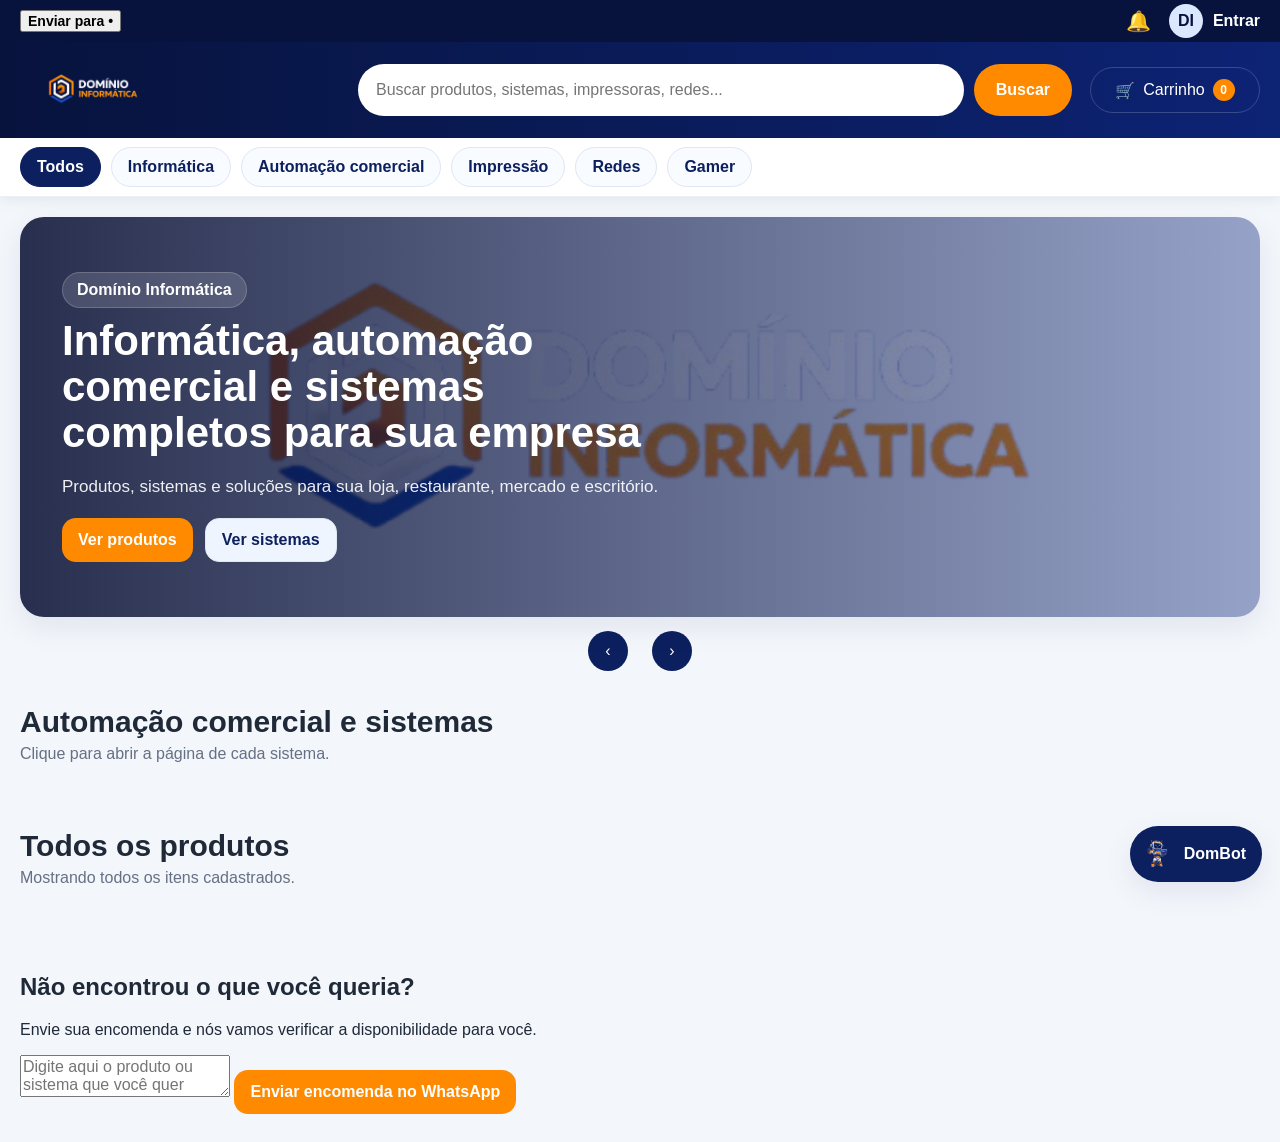
==== commit 020eef4f: "Update index.html" ====
--- a/index.html
+++ b/index.html
@@ -11,7 +11,9 @@
   <header class="site-header">
     <div class="header-top">
       <div class="container header-top-content">
-        <div class="ship-to" id="shipToText">Enviar para MARIA •</div>
+        <button class="ship-to ship-to-btn" id="shipToBtn" type="button">
+          Enviar para •
+        </button>
 
         <div class="header-top-right">
           <button class="notif-btn" type="button" id="openNotificationsBtn" aria-label="Notificações">🔔</button>
@@ -28,7 +30,7 @@
                 <span id="dropdownUserEmail">Faça login para continuar</span>
               </div>
 
-              <a href="login.html" id="profileLink">Meu perfil</a>
+              <a href="login.html" id="profileLink">Entrar / Cadastro</a>
               <button type="button" id="myOrdersBtn">Compras</button>
               <button type="button" id="logoutBtn">Sair</button>
             </div>
@@ -138,6 +140,15 @@
       </div>
       <div class="product-grid" id="allProducts"></div>
     </section>
+
+    <section class="container section" id="customOrderSection">
+      <div class="custom-order-box">
+        <h2>Não encontrou o que você queria?</h2>
+        <p>Envie sua encomenda e nós vamos verificar a disponibilidade para você.</p>
+        <textarea id="customOrderMessage" placeholder="Digite aqui o produto ou sistema que você quer encomendar..."></textarea>
+        <button type="button" class="btn-primary" id="sendCustomOrderBtn">Enviar encomenda no WhatsApp</button>
+      </div>
+    </section>
   </main>
 
   <aside class="notification-panel" id="notificationPanel">
@@ -160,10 +171,12 @@
     <div class="notification-body" id="ordersContent"></div>
   </aside>
 
-  <button class="dombot-toggle" id="domBotToggle" type="button">
-    <img src="dombot.png" alt="DomBot" />
-    <span>DomBot</span>
-  </button>
+  <div class="dombot-fab">
+    <button class="dombot-toggle" id="domBotToggle" type="button">
+      <img src="dombot.png" alt="DomBot" />
+      <span>DomBot</span>
+    </button>
+  </div>
 
   <div class="dombot-panel" id="domBotPanel">
     <div class="dombot-header">
--- a/style.css
+++ b/style.css
@@ -24,7 +24,6 @@
 img { max-width: 100%; display: block; }
 button, input, textarea, select { font: inherit; }
 a { text-decoration: none; color: inherit; }
-.hidden { display: none !important; }
 
 .container {
   width: min(100% - 24px, var(--container));
@@ -51,7 +50,10 @@
   gap: 12px;
 }
 
-.ship-to { font-size: 14px; font-weight: 700; }
+.ship-to {
+  font-size: 14px;
+  font-weight: 700;
+}
 
 .header-top-right {
   display: flex;
@@ -60,7 +62,6 @@
 }
 
 .notif-btn,
-.cart-icon-link,
 .account-trigger {
   border: 0;
   background: transparent;
@@ -68,30 +69,13 @@
   cursor: pointer;
 }
 
-.notif-btn { font-size: 20px; }
-
-.cart-icon-link {
-  display: inline-flex;
-  align-items: center;
-  gap: 8px;
-}
-
-.cart-icon { font-size: 22px; }
-
-.cart-count {
-  min-width: 22px;
-  height: 22px;
-  border-radius: 999px;
-  background: var(--orange);
-  color: var(--white);
-  display: inline-grid;
-  place-items: center;
-  font-size: 12px;
-  font-weight: 700;
-  padding: 0 6px;
-}
-
-.account-menu { position: relative; }
+.notif-btn {
+  font-size: 20px;
+}
+
+.account-menu {
+  position: relative;
+}
 
 .account-trigger {
   display: flex;
@@ -111,7 +95,9 @@
   font-weight: 700;
 }
 
-.account-name { font-weight: 700; }
+.account-name {
+  font-weight: 700;
+}
 
 .account-dropdown {
   position: absolute;
@@ -126,7 +112,9 @@
   z-index: 70;
 }
 
-.account-menu:hover .account-dropdown { display: block; }
+.account-menu:hover .account-dropdown {
+  display: block;
+}
 
 .account-dropdown-header {
   padding: 8px 8px 12px;
@@ -166,7 +154,7 @@
 }
 
 .header-main-content {
-  min-height: 92px;
+  min-height: 96px;
   display: grid;
   grid-template-columns: 320px 1fr 170px;
   gap: 18px;
@@ -179,7 +167,7 @@
 }
 
 .site-logo {
-  max-height: 64px;
+  max-height: 96px;
   width: auto;
 }
 
@@ -190,7 +178,7 @@
 
 .search-form input {
   flex: 1;
-  height: 48px;
+  height: 52px;
   border: 0;
   border-radius: 999px;
   padding: 0 18px;
@@ -198,17 +186,17 @@
 }
 
 .search-form button {
-  height: 48px;
+  height: 52px;
   border: 0;
   border-radius: 999px;
-  padding: 0 20px;
+  padding: 0 22px;
   background: var(--orange);
   color: var(--white);
   font-weight: 700;
   cursor: pointer;
 }
 
-.header-cart-desktop {
+.header-cart {
   display: inline-flex;
   align-items: center;
   justify-content: center;
@@ -218,6 +206,19 @@
   border-radius: 999px;
   min-height: 46px;
   padding: 0 16px;
+}
+
+.cart-count {
+  min-width: 22px;
+  height: 22px;
+  border-radius: 999px;
+  background: var(--orange);
+  color: var(--white);
+  display: inline-grid;
+  place-items: center;
+  font-size: 12px;
+  font-weight: 700;
+  padding: 0 6px;
 }
 
 .main-nav {
@@ -356,22 +357,6 @@
   background: var(--orange);
 }
 
-.quick-cards {
-  display: grid;
-  grid-template-columns: repeat(5, 1fr);
-  gap: 12px;
-  margin-bottom: 8px;
-}
-
-.quick-card {
-  background: var(--white);
-  border-radius: 18px;
-  box-shadow: var(--shadow);
-  padding: 16px;
-  font-weight: 700;
-  text-align: center;
-}
-
 .section {
   padding: 22px 0 28px;
 }
@@ -558,9 +543,7 @@
 
 .product-left,
 .product-right,
-.login-card,
-.checkout-box,
-.checkout-summary-card {
+.login-card {
   background: var(--white);
   border-radius: 22px;
   box-shadow: var(--shadow);
@@ -628,16 +611,6 @@
   border: 1px solid var(--border);
   border-radius: 18px;
   padding: 18px;
-}
-
-.product-info-box h3 {
-  margin: 0 0 12px;
-}
-
-.product-info-box p,
-.product-info-box li {
-  line-height: 1.65;
-  color: #445066;
 }
 
 .product-specs-grid {
@@ -731,11 +704,12 @@
   border-radius: 10px;
 }
 
-.notification-panel {
+.notification-panel,
+.orders-panel {
   position: fixed;
   top: 64px;
   right: 16px;
-  width: 320px;
+  width: 340px;
   background: var(--white);
   border-radius: 18px;
   box-shadow: var(--shadow);
@@ -743,7 +717,8 @@
   display: none;
 }
 
-.notification-panel.open {
+.notification-panel.open,
+.orders-panel.open {
   display: block;
 }
 
@@ -766,6 +741,8 @@
   padding: 14px;
   display: grid;
   gap: 10px;
+  max-height: 420px;
+  overflow: auto;
 }
 
 .notification-item {
@@ -780,15 +757,24 @@
   right: 18px;
   bottom: 18px;
   z-index: 70;
-  min-height: 52px;
+  min-height: 56px;
   border: 0;
   border-radius: 999px;
-  padding: 0 18px;
+  padding: 0 16px 0 10px;
   background: var(--dark-2);
   color: var(--white);
   font-weight: 800;
   cursor: pointer;
   box-shadow: var(--shadow);
+  display: flex;
+  align-items: center;
+  gap: 10px;
+}
+
+.dombot-toggle img {
+  width: 34px;
+  height: 34px;
+  object-fit: contain;
 }
 
 .dombot-panel {
@@ -814,6 +800,19 @@
   padding: 14px 16px;
   display: flex;
   justify-content: space-between;
+  align-items: center;
+}
+
+.dombot-header-left {
+  display: flex;
+  align-items: center;
+  gap: 10px;
+}
+
+.dombot-avatar {
+  width: 34px;
+  height: 34px;
+  object-fit: contain;
 }
 
 .dombot-header button {
@@ -856,7 +855,7 @@
 }
 
 .login-page {
-  width: min(100% - 24px, 720px);
+  width: min(100% - 24px, 760px);
 }
 
 .login-card {
@@ -864,7 +863,7 @@
 }
 
 .login-logo {
-  max-height: 72px;
+  max-height: 76px;
   margin: 0 auto 16px;
 }
 
@@ -873,12 +872,35 @@
   font-weight: 700;
 }
 
-.login-card h1 {
-  margin: 0 0 6px;
-}
-
-.login-card p {
-  color: var(--muted);
+.auth-tabs {
+  display: flex;
+  gap: 10px;
+  margin: 18px 0;
+}
+
+.auth-tab {
+  border: 1px solid var(--border);
+  background: #f8fbff;
+  color: var(--dark-2);
+  min-height: 42px;
+  padding: 0 18px;
+  border-radius: 999px;
+  cursor: pointer;
+  font-weight: 700;
+}
+
+.auth-tab.active {
+  background: var(--dark-2);
+  color: var(--white);
+  border-color: var(--dark-2);
+}
+
+.auth-section {
+  display: none;
+}
+
+.auth-section.active {
+  display: block;
 }
 
 .login-form {
@@ -893,10 +915,7 @@
   gap: 12px;
 }
 
-.login-form input,
-.checkout-box input,
-.checkout-box textarea,
-.checkout-box select {
+.login-form input {
   width: 100%;
   min-height: 48px;
   border: 1px solid var(--border);
@@ -905,132 +924,107 @@
   outline: none;
 }
 
-.checkout-box textarea {
-  min-height: 120px;
-  resize: vertical;
-}
-
-.checkout-layout {
-  display: grid;
-  grid-template-columns: 1.2fr .8fr;
-  gap: 20px;
-}
-
-.checkout-main {
-  display: grid;
-  gap: 16px;
-}
-
-.checkout-box,
-.checkout-summary-card {
+.empty-message {
   padding: 20px;
-}
-
-.checkout-options {
-  display: grid;
-  grid-template-columns: repeat(2, 1fr);
-  gap: 12px;
-}
-
-.checkout-option {
-  border: 1px solid var(--border);
-  border-radius: 16px;
-  padding: 14px;
-  background: #fbfdff;
-  display: grid;
-  gap: 6px;
-  cursor: pointer;
-}
-
-.checkout-option.selected {
-  border-color: var(--dark-2);
-  box-shadow: 0 0 0 2px rgba(13,35,116,.08);
-}
-
-.checkout-option input {
-  display: none;
-}
-
-.checkout-payment-box {
-  margin-top: 14px;
-  background: #fbfdff;
+  background: var(--white);
   border-radius: 18px;
-  border: 1px solid var(--border);
-  padding: 16px;
-}
-
-.pix-layout {
-  display: grid;
-  grid-template-columns: 240px 1fr;
-  gap: 18px;
-  align-items: center;
-}
-
-.pix-image-box {
-  background: #fff;
-  border-radius: 18px;
-  border: 1px solid var(--border);
-  padding: 10px;
-}
-
-.pix-copy-box {
-  display: flex;
-  gap: 10px;
-  margin-bottom: 10px;
-}
-
-.checkout-summary-total {
-  margin-top: 16px;
-  display: grid;
-  gap: 10px;
-}
-
-.checkout-summary-total div {
-  display: flex;
-  justify-content: space-between;
-}
-
-.checkout-item {
-  display: grid;
-  grid-template-columns: 58px 1fr;
-  gap: 10px;
-  padding: 10px 0;
-  border-bottom: 1px solid #eef3fa;
-}
-
-.checkout-item img {
-  width: 58px;
-  height: 58px;
-  object-fit: contain;
-  background: #fff;
-  border-radius: 10px;
-  border: 1px solid var(--border);
+  box-shadow: var(--shadow);
 }
 
 @media (max-width: 1100px) {
-  .product-grid { grid-template-columns: repeat(4, 1fr); }
-  .system-grid, .product-page-layout, .checkout-layout, .pix-layout, .quick-cards { grid-template-columns: 1fr; }
-  .product-right { position: static; }
+  .product-grid {
+    grid-template-columns: repeat(4, 1fr);
+  }
+
+  .system-grid,
+  .product-page-layout {
+    grid-template-columns: 1fr;
+  }
+
+  .product-right {
+    position: static;
+  }
 }
 
 @media (max-width: 860px) {
-  .header-main-content { grid-template-columns: 1fr; padding: 14px 0; }
-  .header-cart-desktop { justify-self: start; }
-  .product-grid, .system-grid, .checkout-options, .form-grid-two { grid-template-columns: 1fr; }
-  .product-left-top { grid-template-columns: 1fr; }
-  .product-thumbs { grid-template-columns: repeat(4, 1fr); }
-  .hero-slide h1 { font-size: 30px; }
+  .site-header {
+    position: static;
+  }
+
+  .header-main-content {
+    grid-template-columns: 1fr;
+    padding: 14px 0;
+  }
+
+  .header-cart {
+    justify-self: start;
+  }
+
+  .product-grid,
+  .system-grid,
+  .form-grid-two {
+    grid-template-columns: 1fr;
+  }
+
+  .product-left-top {
+    grid-template-columns: 1fr;
+  }
+
+  .product-thumbs {
+    grid-template-columns: repeat(4, 1fr);
+  }
+
+  .hero-slide h1 {
+    font-size: 30px;
+  }
+
+  .site-logo {
+    max-height: 78px;
+  }
 }
 
 @media (max-width: 560px) {
-  .container { width: min(100% - 16px, var(--container)); }
-  .header-top-content { flex-direction: column; justify-content: center; padding: 10px 0; }
-  .search-form { flex-direction: column; }
-  .search-form button, .search-form input { width: 100%; }
-  .product-grid { grid-template-columns: repeat(2, 1fr); gap: 10px; }
-  .hero-slide { padding: 24px; min-height: 340px; }
-  .hero-slide h1 { font-size: 26px; }
-  .site-logo { max-height: 54px; }
-  .dombot-panel { width: calc(100% - 16px); right: 8px; }
-  .notification-panel { width: calc(100% - 16px); right: 8px; }
-}
+  .container {
+    width: min(100% - 16px, var(--container));
+  }
+
+  .header-top-content {
+    flex-direction: column;
+    justify-content: center;
+    padding: 10px 0;
+  }
+
+  .search-form {
+    flex-direction: column;
+  }
+
+  .search-form button,
+  .search-form input {
+    width: 100%;
+  }
+
+  .product-grid {
+    grid-template-columns: repeat(2, 1fr);
+    gap: 10px;
+  }
+
+  .hero-slide {
+    padding: 24px;
+    min-height: 340px;
+  }
+
+  .hero-slide h1 {
+    font-size: 26px;
+  }
+
+  .site-logo {
+    max-height: 68px;
+  }
+
+  .dombot-panel,
+  .notification-panel,
+  .orders-panel {
+    width: calc(100% - 16px);
+    right: 8px;
+  }
+}
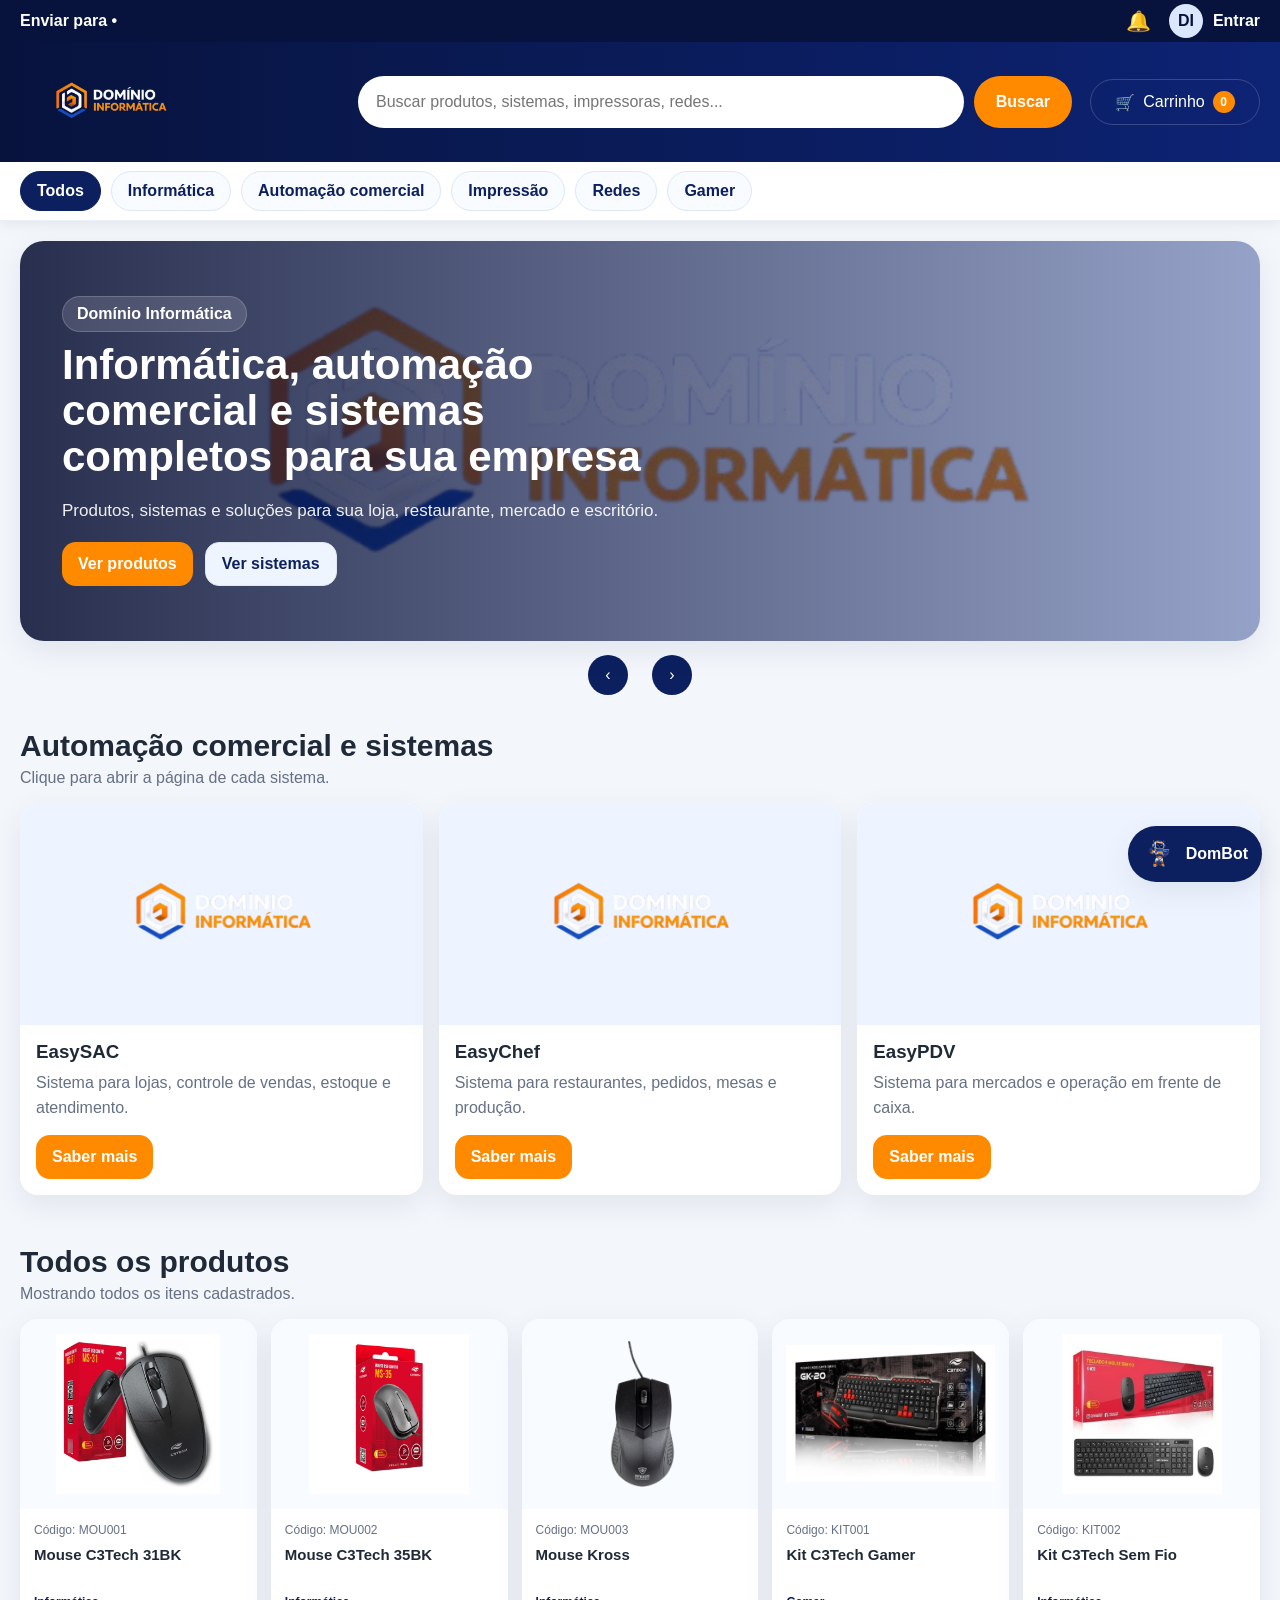
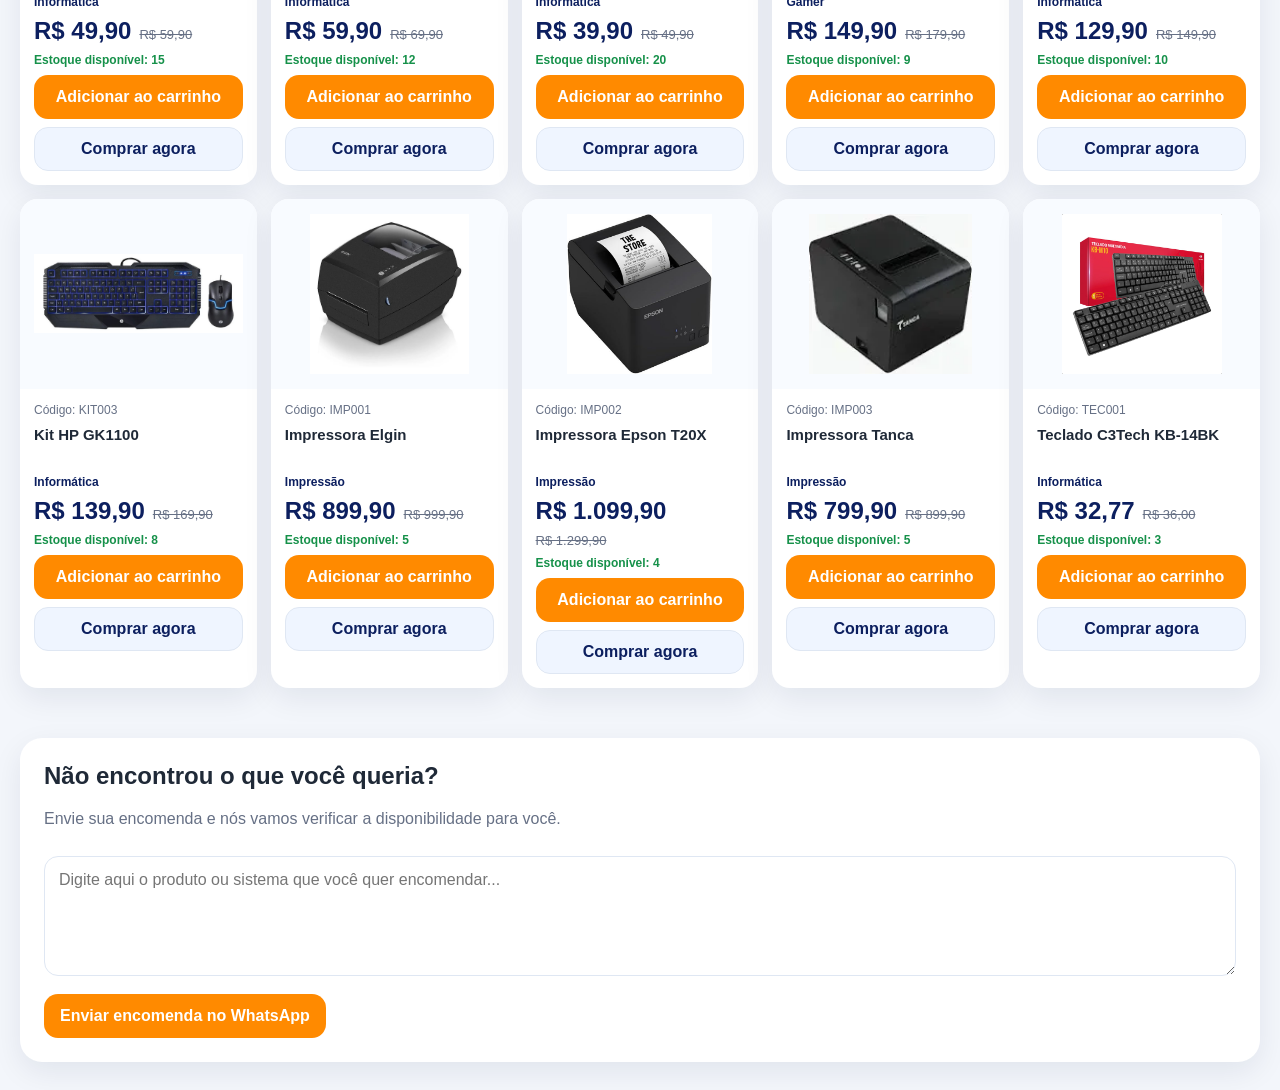
==== commit c9d3113b: "Update index.html" ====
--- a/index.html
+++ b/index.html
@@ -55,7 +55,7 @@
           <button type="submit">Buscar</button>
         </form>
 
-        <a href="checkout.html" class="header-cart" aria-label="Carrinho">
+      <a href="cart.html" class="header-cart" aria-label="Carrinho">
           <span class="header-cart-icon">🛒</span>
           <span class="header-cart-text">Carrinho</span>
           <span class="cart-count" id="cartCount">0</span>
--- a/style.css
+++ b/style.css
@@ -24,6 +24,7 @@
 img { max-width: 100%; display: block; }
 button, input, textarea, select { font: inherit; }
 a { text-decoration: none; color: inherit; }
+.hidden { display: none !important; }
 
 .container {
   width: min(100% - 24px, var(--container));
@@ -50,9 +51,13 @@
   gap: 12px;
 }
 
-.ship-to {
-  font-size: 14px;
-  font-weight: 700;
+.ship-to-btn {
+  border: 0;
+  background: transparent;
+  color: var(--white);
+  font-weight: 700;
+  cursor: pointer;
+  padding: 0;
 }
 
 .header-top-right {
@@ -167,7 +172,7 @@
 }
 
 .site-logo {
-  max-height: 96px;
+  max-height: 120px;
   width: auto;
 }
 
@@ -535,173 +540,29 @@
   width: 100%;
 }
 
-.product-page-layout {
-  display: grid;
-  grid-template-columns: 1fr 420px;
-  gap: 20px;
-}
-
-.product-left,
-.product-right,
-.login-card {
+.custom-order-box {
   background: var(--white);
   border-radius: 22px;
   box-shadow: var(--shadow);
-}
-
-.product-left {
-  padding: 22px;
-}
-
-.product-left-top {
-  display: grid;
-  grid-template-columns: 90px 1fr;
-  gap: 16px;
-}
-
-.product-thumbs {
-  display: grid;
-  gap: 10px;
-}
-
-.product-thumb {
-  border: 1px solid var(--border);
-  border-radius: 12px;
-  padding: 6px;
-  background: var(--white);
-  cursor: pointer;
-}
-
-.product-thumb img {
+  padding: 24px;
+}
+
+.custom-order-box h2 {
+  margin-top: 0;
+}
+
+.custom-order-box p {
+  color: var(--muted);
+}
+
+.custom-order-box textarea {
   width: 100%;
-  height: 70px;
-  object-fit: contain;
-}
-
-.product-main-image-box {
-  background: #f8fbff;
-  border-radius: 20px;
-  padding: 18px;
-  min-height: 480px;
-  display: flex;
-  align-items: center;
-  justify-content: center;
-  overflow: hidden;
-}
-
-.product-main-image-box img {
-  width: 100%;
-  max-height: 440px;
-  object-fit: contain;
-  transition: transform .2s ease;
-}
-
-.product-main-image-box.zooming img {
-  transform: scale(1.45);
-}
-
-.product-details-sections {
-  margin-top: 20px;
-  display: grid;
-  gap: 16px;
-}
-
-.product-info-box {
-  background: #fbfdff;
-  border: 1px solid var(--border);
-  border-radius: 18px;
-  padding: 18px;
-}
-
-.product-specs-grid {
-  display: grid;
-  grid-template-columns: repeat(2, 1fr);
-  gap: 12px;
-}
-
-.spec-item {
-  background: #f6f9ff;
-  border-radius: 12px;
+  min-height: 120px;
+  border: 1px solid var(--border);
+  border-radius: 14px;
   padding: 14px;
-  border: 1px solid var(--border);
-}
-
-.spec-item strong {
-  display: block;
-  margin-bottom: 4px;
-}
-
-.product-right {
-  padding: 22px;
-  height: fit-content;
-  position: sticky;
-  top: 120px;
-}
-
-.product-right h1 {
-  margin: 0 0 10px;
-  font-size: 34px;
-  line-height: 1.15;
-}
-
-.product-meta {
-  color: var(--muted);
-  display: flex;
-  flex-wrap: wrap;
-  gap: 12px;
-  margin-bottom: 12px;
-}
-
-.quantity-box {
-  display: flex;
-  align-items: center;
-  gap: 10px;
-  margin: 16px 0;
-}
-
-.qty-btn {
-  width: 38px;
-  height: 38px;
-  border-radius: 12px;
-  border: 1px solid var(--border);
-  background: #fff;
-  cursor: pointer;
-}
-
-.qty-value {
-  min-width: 44px;
-  text-align: center;
-  font-weight: 700;
-}
-
-.product-side-actions {
-  display: grid;
-  gap: 10px;
-  margin-top: 16px;
-}
-
-.related-products {
-  margin-top: 22px;
-  display: grid;
-  gap: 10px;
-}
-
-.related-card {
-  display: grid;
-  grid-template-columns: 72px 1fr;
-  gap: 10px;
-  background: #fbfdff;
-  border-radius: 14px;
-  border: 1px solid var(--border);
-  padding: 10px;
-}
-
-.related-card img {
-  width: 72px;
-  height: 72px;
-  object-fit: contain;
-  background: #fff;
-  border-radius: 10px;
+  margin: 12px 0 14px;
+  resize: vertical;
 }
 
 .notification-panel,
@@ -752,15 +613,18 @@
   border: 1px solid var(--border);
 }
 
-.dombot-toggle {
+.dombot-fab {
   position: fixed;
   right: 18px;
   bottom: 18px;
   z-index: 70;
+}
+
+.dombot-toggle {
   min-height: 56px;
   border: 0;
   border-radius: 999px;
-  padding: 0 16px 0 10px;
+  padding: 8px 14px;
   background: var(--dark-2);
   color: var(--white);
   font-weight: 800;
@@ -775,6 +639,7 @@
   width: 34px;
   height: 34px;
   object-fit: contain;
+  border-radius: 999px;
 }
 
 .dombot-panel {
@@ -782,6 +647,7 @@
   right: 18px;
   bottom: 82px;
   width: 340px;
+  max-width: calc(100vw - 16px);
   background: var(--white);
   border-radius: 20px;
   box-shadow: var(--shadow);
@@ -859,6 +725,9 @@
 }
 
 .login-card {
+  background: var(--white);
+  border-radius: 22px;
+  box-shadow: var(--shadow);
   padding: 26px;
 }
 
@@ -915,13 +784,360 @@
   gap: 12px;
 }
 
-.login-form input {
+.login-form input,
+.checkout-card input,
+.checkout-card select,
+.checkout-card textarea {
   width: 100%;
   min-height: 48px;
   border: 1px solid var(--border);
   border-radius: 14px;
   padding: 12px 14px;
   outline: none;
+}
+
+.checkout-card textarea {
+  min-height: 120px;
+  resize: vertical;
+}
+
+.product-layout {
+  display: grid;
+  grid-template-columns: 1fr 320px;
+  gap: 20px;
+}
+
+.product-main-card,
+.product-right-ads,
+.checkout-card {
+  background: var(--white);
+  border-radius: 22px;
+  box-shadow: var(--shadow);
+}
+
+.product-main-card {
+  padding: 22px;
+}
+
+.product-top-grid {
+  display: grid;
+  grid-template-columns: 1.2fr 1fr 360px;
+  gap: 20px;
+  align-items: start;
+}
+
+.product-gallery-side {
+  display: grid;
+  grid-template-columns: 90px 1fr;
+  gap: 16px;
+}
+
+.product-thumbs {
+  display: grid;
+  gap: 10px;
+}
+
+.product-thumb {
+  border: 1px solid var(--border);
+  border-radius: 12px;
+  padding: 6px;
+  background: var(--white);
+  cursor: pointer;
+}
+
+.product-thumb img {
+  width: 100%;
+  height: 70px;
+  object-fit: contain;
+}
+
+.product-main-image-box {
+  background: #f8fbff;
+  border-radius: 20px;
+  padding: 18px;
+  min-height: 480px;
+  display: flex;
+  align-items: center;
+  justify-content: center;
+  overflow: hidden;
+}
+
+.product-main-image-box img {
+  width: 100%;
+  max-height: 440px;
+  object-fit: contain;
+  transition: transform .18s ease;
+}
+
+.product-main-image-box.zooming img {
+  transform: scale(1.85);
+}
+
+.product-info-side,
+.product-buy-side {
+  display: grid;
+  gap: 14px;
+}
+
+.product-title-page {
+  margin: 0;
+  font-size: 34px;
+  line-height: 1.12;
+}
+
+.product-meta-line {
+  color: var(--muted);
+  font-size: 14px;
+}
+
+.what-you-need-box,
+.seller-box,
+.trust-box,
+.ad-box,
+.product-description-block,
+.product-specs-block,
+.product-gallery-block {
+  background: #fbfdff;
+  border: 1px solid var(--border);
+  border-radius: 18px;
+  padding: 18px;
+}
+
+.what-you-need-box h3,
+.product-description-block h2,
+.product-specs-block h2,
+.product-gallery-block h2,
+.ad-box h3 {
+  margin-top: 0;
+}
+
+.what-you-need-box ul {
+  margin: 0;
+  padding-left: 18px;
+  line-height: 1.7;
+}
+
+.seller-stock {
+  font-size: 15px;
+  color: var(--text);
+}
+
+.quantity-box {
+  display: flex;
+  align-items: center;
+  gap: 10px;
+}
+
+.qty-btn {
+  width: 38px;
+  height: 38px;
+  border-radius: 12px;
+  border: 1px solid var(--border);
+  background: #fff;
+  cursor: pointer;
+}
+
+.qty-value {
+  min-width: 44px;
+  text-align: center;
+  font-weight: 700;
+}
+
+.product-right-ads {
+  padding: 18px;
+  display: grid;
+  gap: 16px;
+  height: fit-content;
+  position: sticky;
+  top: 120px;
+}
+
+.related-products-side {
+  display: grid;
+  gap: 12px;
+}
+
+.related-side-card {
+  display: grid;
+  grid-template-columns: 70px 1fr;
+  gap: 10px;
+  align-items: start;
+}
+
+.related-side-card img {
+  width: 70px;
+  height: 70px;
+  object-fit: contain;
+  background: #fff;
+  border-radius: 10px;
+  border: 1px solid var(--border);
+}
+
+.product-specs-grid {
+  display: grid;
+  grid-template-columns: repeat(2, 1fr);
+  gap: 12px;
+}
+
+.spec-item {
+  background: #f6f9ff;
+  border-radius: 12px;
+  padding: 14px;
+  border: 1px solid var(--border);
+}
+
+.spec-item strong {
+  display: block;
+  margin-bottom: 4px;
+}
+
+.product-large-photos {
+  display: grid;
+  gap: 18px;
+}
+
+.product-large-photo {
+  background: #fff;
+  border-radius: 16px;
+  border: 1px solid var(--border);
+  padding: 16px;
+}
+
+.product-large-photo img {
+  width: 100%;
+  object-fit: contain;
+}
+
+.checkout-layout-modern {
+  display: grid;
+  grid-template-columns: 1.1fr 0.9fr;
+  gap: 20px;
+}
+
+.checkout-main-modern {
+  display: grid;
+  gap: 16px;
+}
+
+.checkout-card {
+  padding: 20px;
+}
+
+.checkout-card-header h2 {
+  margin: 0 0 14px;
+}
+
+.checkout-options-grid {
+  display: grid;
+  grid-template-columns: repeat(3, 1fr);
+  gap: 12px;
+}
+
+.checkout-option-card {
+  border: 1px solid var(--border);
+  border-radius: 16px;
+  padding: 14px;
+  background: #fbfdff;
+  display: grid;
+  gap: 6px;
+  cursor: pointer;
+}
+
+.checkout-option-card input {
+  display: none;
+}
+
+.checkout-option-card.selected {
+  border-color: var(--dark-2);
+  box-shadow: 0 0 0 2px rgba(13,35,116,.08);
+}
+
+.delivery-fields-grid {
+  display: grid;
+  gap: 12px;
+  margin-top: 14px;
+}
+
+.checkout-payment-box-modern {
+  margin-top: 14px;
+  background: #fbfdff;
+  border-radius: 18px;
+  border: 1px solid var(--border);
+  padding: 16px;
+}
+
+.pix-layout-modern {
+  display: grid;
+  grid-template-columns: 280px 1fr;
+  gap: 18px;
+  align-items: center;
+}
+
+.pix-qr-box {
+  background: #fff;
+  border-radius: 18px;
+  border: 1px solid var(--border);
+  padding: 10px;
+}
+
+.pix-qr-box img {
+  width: 100%;
+  display: block;
+}
+
+.pix-copy-line {
+  display: flex;
+  gap: 10px;
+  margin: 12px 0;
+}
+
+.pix-copy-line input {
+  flex: 1;
+}
+
+.checkout-summary-modern {
+  position: relative;
+}
+
+.sticky-summary {
+  position: sticky;
+  top: 120px;
+}
+
+.checkout-item-card {
+  display: grid;
+  grid-template-columns: 64px 1fr;
+  gap: 12px;
+  padding: 12px 0;
+  border-bottom: 1px solid #eef3fa;
+}
+
+.checkout-item-card img {
+  width: 64px;
+  height: 64px;
+  object-fit: contain;
+  background: #fff;
+  border-radius: 10px;
+  border: 1px solid var(--border);
+}
+
+.checkout-summary-total-modern {
+  display: grid;
+  gap: 10px;
+  margin-top: 18px;
+}
+
+.checkout-summary-total-modern div {
+  display: flex;
+  justify-content: space-between;
+}
+
+.checkout-user-card,
+.checkout-user-empty {
+  background: #fbfdff;
+  border: 1px solid var(--border);
+  border-radius: 16px;
+  padding: 16px;
 }
 
 .empty-message {
@@ -937,11 +1153,15 @@
   }
 
   .system-grid,
-  .product-page-layout {
+  .product-layout,
+  .checkout-layout-modern,
+  .product-top-grid,
+  .pix-layout-modern {
     grid-template-columns: 1fr;
   }
 
-  .product-right {
+  .product-right-ads,
+  .sticky-summary {
     position: static;
   }
 }
@@ -962,11 +1182,12 @@
 
   .product-grid,
   .system-grid,
-  .form-grid-two {
+  .form-grid-two,
+  .checkout-options-grid {
     grid-template-columns: 1fr;
   }
 
-  .product-left-top {
+  .product-gallery-side {
     grid-template-columns: 1fr;
   }
 
@@ -979,7 +1200,7 @@
   }
 
   .site-logo {
-    max-height: 78px;
+    max-height: 90px;
   }
 }
 
@@ -1018,7 +1239,7 @@
   }
 
   .site-logo {
-    max-height: 68px;
+    max-height: 76px;
   }
 
   .dombot-panel,
